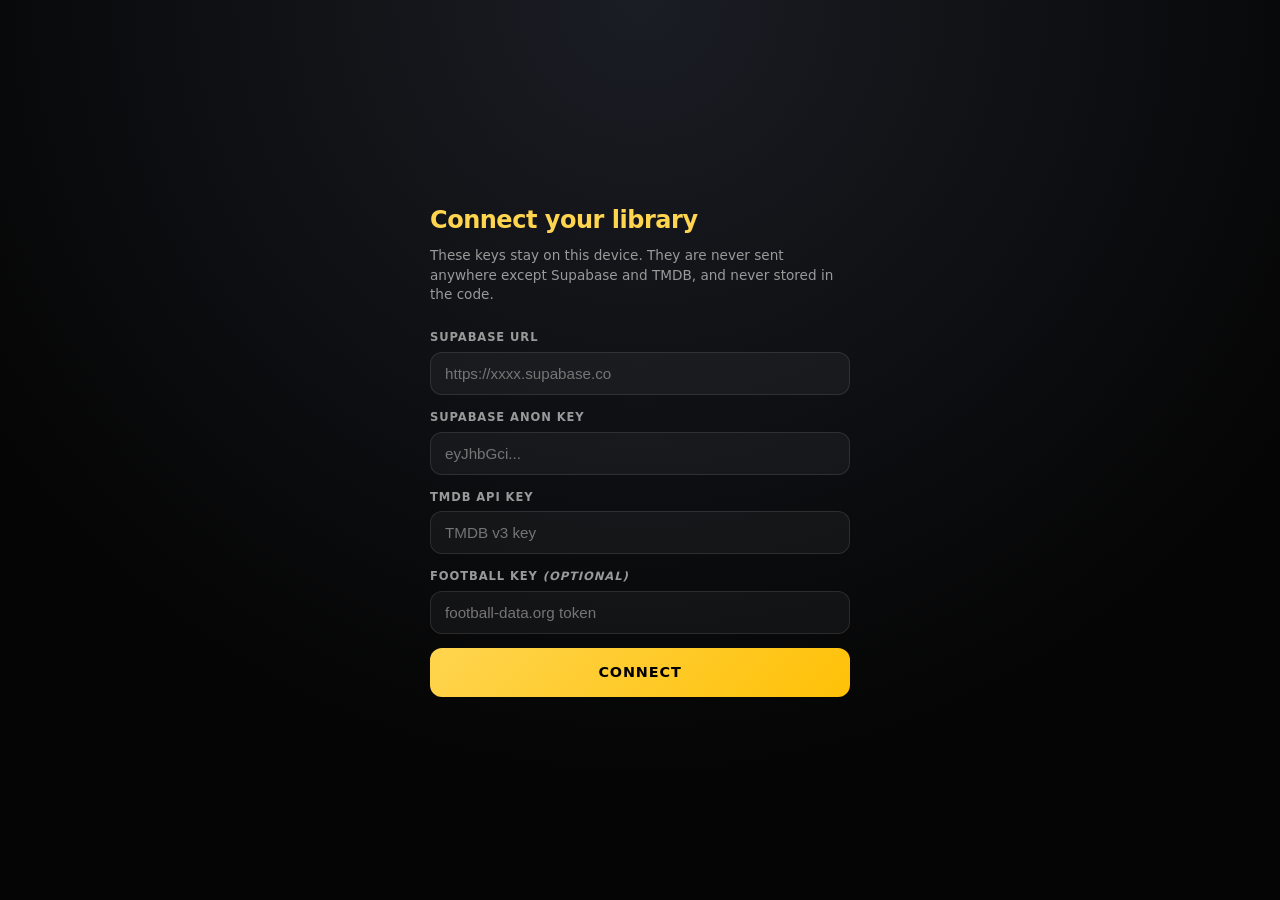
==== index.html @ 71f8c8d0 "Add files via upload" ====
<!DOCTYPE html>
<html lang="en">
<head>
<meta charset="utf-8">
<meta name="viewport" content="width=device-width, initial-scale=1, viewport-fit=cover">
<meta name="theme-color" content="#08090C">
<title>My TV Time</title>
<link rel="manifest" href="manifest.webmanifest">
<link rel="stylesheet" href="styles.css?v=27">
<link rel="apple-touch-icon" href="icon-192.png">
<meta name="apple-mobile-web-app-capable" content="yes">
<meta name="apple-mobile-web-app-status-bar-style" content="black-translucent">
</head>
<body>

<!-- First-run setup. Keys live in this browser only, never in the repo. -->
<section id="setup" hidden>
  <div class="setup-card">
    <h1 class="setup-title">Connect your library</h1>
    <p class="setup-sub">These keys stay on this device. They are never sent
       anywhere except Supabase and TMDB, and never stored in the code.</p>
    <label>Supabase URL
      <input id="cfg-url" type="url" placeholder="https://xxxx.supabase.co" autocomplete="off">
    </label>
    <label>Supabase anon key
      <input id="cfg-key" type="password" placeholder="eyJhbGci..." autocomplete="off">
    </label>
    <label>TMDB API key
      <input id="cfg-tmdb" type="password" placeholder="TMDB v3 key" autocomplete="off">
    </label>
    <label>Football key <em>(optional)</em>
      <input id="cfg-football" type="password" placeholder="football-data.org token" autocomplete="off">
    </label>
    <button id="cfg-save" class="btn-primary">Connect</button>
    <p id="cfg-error" class="setup-error" hidden></p>
  </div>
</section>

<!-- Main app -->
<main id="app" hidden>
  <div id="view" class="view"></div>

  <nav id="tabbar" role="tablist">
    <button role="tab" data-view="next"    aria-selected="true">Next</button>
    <button role="tab" data-view="soon"    aria-selected="false">Soon</button>
    <button role="tab" data-view="search"  aria-selected="false">Search</button>
    <button role="tab" data-view="library" aria-selected="false">Library</button>
    <button role="tab" data-view="me"      aria-selected="false">Me</button>
  </nav>
</main>

<!-- Detail sheet -->
<div id="sheet-backdrop" hidden></div>
<section id="sheet" hidden aria-modal="true" role="dialog">
  <button id="sheet-close" aria-label="Close">✕</button>
  <div id="sheet-body"></div>
</section>

<div id="toast" hidden></div>
<pre id="fatal" hidden></pre>

<script>
// A blank page means a script never ran. Show the reason instead of nothing.
window.addEventListener('error', function (e) {
  var box = document.getElementById('fatal');
  if (!box) return;
  box.hidden = false;
  box.textContent = 'Load error: ' + (e.message || e.type) +
    (e.filename ? '  [' + e.filename.split('/').pop() + ':' + e.lineno + ']' : '');
});
window.addEventListener('unhandledrejection', function (e) {
  var box = document.getElementById('fatal');
  if (!box) return;
  box.hidden = false;
  box.textContent = 'Error: ' + (e.reason && e.reason.message ? e.reason.message : e.reason);
});
</script>
<script src="app.js?v=27"></script>
<script>
// If app.js failed to load or parse, boot() never ran and both panels stay
// hidden — a white page. Detect that and say so.
setTimeout(function () {
  var setup = document.getElementById('setup'), app = document.getElementById('app');
  if (setup && app && setup.hidden && app.hidden) {
    var box = document.getElementById('fatal');
    if (box) {
      box.hidden = false;
      box.textContent = 'app.js did not run. It is probably cached or missing — ' +
        'pull down to refresh, or clear this site\'s data and reopen.';
    }
  }
}, 1500);
</script>
</body>
</html>
---- styles.css ----
/* ============================================================
   My TV Time — dark + gold, carried over from the Streamlit app.
   Everything here is plain CSS on plain elements. No framework to
   fight, so a poster is just a <button> and a tap is just a tap.
   ============================================================ */

:root {
  --bg:        #050505;
  --bg-raise:  #0F1116;
  --bg-chip:   rgba(255,255,255,0.045);
  --line:      rgba(255,255,255,0.10);
  --ink:       #EDEDED;
  --ink-dim:   #9A9A9A;
  --gold:      #FFC107;
  --gold-lite: #FFD54F;

  --r-sm: 8px;
  --r-md: 12px;
  --r-lg: 18px;

  --tabbar-h: 58px;
  --safe-b: env(safe-area-inset-bottom, 0px);
}

* { box-sizing: border-box; -webkit-tap-highlight-color: transparent; }

/* An author `display` rule outranks the UA [hidden] rule, and #setup sets
   display:grid — so hidden alone would not have hidden it. Force it. */
[hidden] { display: none !important; }

html, body {
  margin: 0; padding: 0;
  background: var(--bg);
  background-image: radial-gradient(circle at 50% 0%, #1A1D24 0%, #050505 70%);
  background-attachment: fixed;
  color: var(--ink);
  font: 400 16px/1.45 system-ui, -apple-system, "Segoe UI", Roboto, sans-serif;
  overscroll-behavior-y: contain;
}

button { font: inherit; color: inherit; cursor: pointer; }

/* ---------- setup ---------- */
#setup { display: grid; place-items: center; min-height: 100dvh; padding: 24px; }
.setup-card { width: 100%; max-width: 420px; }
.setup-title { font-size: 1.5rem; font-weight: 800; letter-spacing: -0.02em; margin: 0 0 8px; color: var(--gold-lite); }
.setup-sub { color: var(--ink-dim); font-size: 0.85rem; margin: 0 0 24px; }
#setup label { display: block; font-size: 0.72rem; font-weight: 700; text-transform: uppercase;
               letter-spacing: 0.08em; color: var(--ink-dim); margin-bottom: 14px; }
#setup input { display: block; width: 100%; margin-top: 6px; padding: 12px 14px;
               background: var(--bg-chip); border: 1px solid var(--line); border-radius: var(--r-md);
               color: var(--ink); font-size: 0.95rem; text-transform: none; letter-spacing: 0; }
#setup input:focus-visible { outline: 2px solid var(--gold); outline-offset: 2px; }
.setup-error { color: #ff8a80; font-size: 0.82rem; margin-top: 12px; }

.btn-primary {
  width: 100%; padding: 14px; border: none; border-radius: var(--r-md);
  background: linear-gradient(135deg, var(--gold-lite), var(--gold));
  color: #000; font-weight: 800; font-size: 0.9rem;
  text-transform: uppercase; letter-spacing: 0.06em;
}

/* ---------- chrome ---------- */

.icon-btn { background: var(--bg-chip); border: 1px solid var(--line); border-radius: 50%;
            width: 34px; height: 34px; font-size: 0.95rem; line-height: 1; }
.icon-btn:active { transform: scale(0.92); }

.view { padding: 4px 12px calc(var(--tabbar-h) + var(--safe-b) + 24px); }

#tabbar {
  position: fixed; left: 0; right: 0; bottom: 0; z-index: 40;
  display: grid; grid-auto-flow: column; grid-auto-columns: minmax(0, 1fr);
  height: calc(var(--tabbar-h) + var(--safe-b));
  padding-bottom: var(--safe-b);
  background: rgba(8,9,12,0.92); backdrop-filter: blur(16px);
  border-top: 1px solid var(--line);
}
#tabbar button {
  background: none; border: none; padding: 0;
  font-size: 0.62rem; font-weight: 700; text-transform: uppercase; letter-spacing: 0.06em;
  color: #7C7C7C; position: relative;
}
#tabbar button[aria-selected="true"] { color: var(--gold-lite); }
#tabbar button[aria-selected="true"]::after {
  content: ""; position: absolute; top: 0; left: 22%; right: 22%; height: 2px;
  background: var(--gold); border-radius: 0 0 2px 2px;
}

/* ---------- poster grid ---------- */
.grid { display: grid; grid-template-columns: repeat(3, 1fr); gap: 10px; }

.poster {
  display: block; position: relative; width: 100%; padding: 0;
  aspect-ratio: 2/3; overflow: hidden;
  background: #111; border: none; border-radius: var(--r-sm);
  box-shadow: 0 4px 12px rgba(0,0,0,0.55);
  text-align: left;
}
.poster img { width: 100%; height: 100%; object-fit: cover; display: block; }
.poster::after {
  content: ""; position: absolute; inset: auto 0 0 0; height: 58%;
  background: linear-gradient(to top, rgba(0,0,0,0.95), rgba(0,0,0,0.65) 45%, transparent);
}
.poster .p-title {
  position: absolute; left: 8px; right: 8px; bottom: 10px; z-index: 2;
  font-size: 0.7rem; font-weight: 800; line-height: 1.2; color: #fff;
  text-shadow: 0 2px 4px rgba(0,0,0,0.9);
  display: -webkit-box; -webkit-line-clamp: 2; -webkit-box-orient: vertical; overflow: hidden;
}
.poster .p-badge {
  position: absolute; top: 6px; left: 6px; z-index: 3; max-width: calc(100% - 12px);
  background: linear-gradient(135deg, var(--gold-lite), var(--gold)); color: #000;
  font-size: 0.55rem; font-weight: 800; padding: 3px 7px; border-radius: 6px;
  white-space: nowrap; overflow: hidden; text-overflow: ellipsis;
  box-shadow: 0 2px 6px rgba(0,0,0,0.45);
}
.poster .p-prog { position: absolute; left: 0; bottom: 0; height: 3px; z-index: 4;
                  background: var(--gold); box-shadow: 0 0 8px var(--gold); }
.poster:active { transform: scale(0.97); }
.poster:focus-visible { outline: 2px solid var(--gold); outline-offset: 2px; }
@media (hover: hover) and (pointer: fine) {
  .poster:hover { transform: scale(1.03); box-shadow: 0 10px 24px rgba(0,0,0,0.8); }
}
.poster { transition: transform .18s cubic-bezier(.25,.8,.25,1), box-shadow .18s ease; }

/* ---------- hero ---------- */
.hero {
  position: relative; border-radius: var(--r-md); overflow: hidden;
  min-height: 210px; margin-bottom: 10px; display: block; width: 100%;
  padding: 0; border: none; background: #111; text-align: left;
}
.hero img { position: absolute; inset: 0; width: 100%; height: 100%; object-fit: cover; filter: brightness(0.55); }
.hero-inner { position: relative; z-index: 2; padding: 90px 16px 16px;
  background: linear-gradient(to top, rgba(10,11,15,0.98), rgba(10,11,15,0.1) 70%, transparent); }
.hero-eyebrow { font-size: 0.62rem; font-weight: 800; text-transform: uppercase;
                letter-spacing: 0.14em; color: var(--gold); }
.hero-name { font-size: 1.5rem; font-weight: 900; line-height: 1.1; margin: 4px 0 4px; }
.hero-ep { font-size: 0.8rem; color: #C9C9C9; }

.row-actions { display: grid; grid-template-columns: 2fr 1fr; gap: 8px; margin-bottom: 18px; }

.btn {
  padding: 12px; border-radius: var(--r-md); border: 1px solid var(--line);
  background: var(--bg-chip); color: var(--ink);
  font-size: 0.72rem; font-weight: 700; text-transform: uppercase; letter-spacing: 0.06em;
}
.btn.gold { background: linear-gradient(135deg, var(--gold-lite), var(--gold)); color: #000; border-color: transparent; }
.btn:active { transform: scale(0.97); }
.btn:disabled { opacity: 0.45; }

/* ---------- segmented filters ---------- */
.seg { display: grid; grid-auto-flow: column; grid-auto-columns: minmax(0,1fr); gap: 6px; margin-bottom: 12px; }
.seg.wrap { grid-auto-flow: row; grid-template-columns: repeat(3, 1fr); }
.seg button {
  padding: 11px 4px; border-radius: 10px; border: 1px solid var(--line);
  background: var(--bg-chip); color: var(--ink-dim);
  font-size: 0.62rem; font-weight: 700; text-transform: uppercase; letter-spacing: 0.05em;
  overflow: hidden; text-overflow: ellipsis; white-space: nowrap;
}
.seg button[aria-pressed="true"] {
  background: linear-gradient(135deg, var(--gold-lite), var(--gold));
  color: #000; border-color: transparent; box-shadow: 0 4px 12px rgba(255,193,7,0.25);
}

/* ---------- search ---------- */
.search-wrap { position: relative; margin-bottom: 12px; }
.search-wrap input {
  width: 100%; padding: 12px 38px 12px 14px; font-size: 0.9rem;
  background: var(--bg-chip); border: 1px solid var(--line);
  border-radius: var(--r-md); color: var(--ink);
}
.search-wrap input:focus-visible { outline: 2px solid var(--gold); outline-offset: 1px; }
.search-clear { position: absolute; right: 8px; top: 50%; transform: translateY(-50%);
  background: rgba(255,255,255,0.08); border: none; border-radius: 50%; width: 24px; height: 24px;
  font-size: 0.7rem; color: var(--ink-dim); }

/* ---------- lists / empty ---------- */
.section-head { font-size: 0.68rem; font-weight: 800; text-transform: uppercase;
  letter-spacing: 0.1em; color: var(--ink-dim); margin: 18px 0 8px; }
.empty { text-align: center; padding: 48px 20px; color: var(--ink-dim); }
.empty strong { display: block; color: var(--ink); font-size: 1rem; margin-bottom: 6px; }
.empty .btn { display: inline-block; margin-top: 16px; width: auto; padding: 10px 18px; }

.stat-row { display: grid; grid-template-columns: repeat(3, 1fr); gap: 8px; margin-bottom: 10px; }
.stat { background: var(--bg-chip); border: 1px solid var(--line); border-radius: var(--r-md);
        padding: 14px 8px; text-align: center; }
.stat b { display: block; font-size: 1.5rem; font-weight: 800; color: var(--gold); line-height: 1; }
.stat span { font-size: 0.58rem; text-transform: uppercase; letter-spacing: 0.07em; color: var(--ink-dim); }

.log { display: flex; gap: 12px; align-items: center; width: 100%; text-align: left;
       background: var(--bg-raise); border: 1px solid var(--line); border-radius: var(--r-md);
       padding: 10px; margin-bottom: 8px; }
.log img { width: 46px; height: 69px; border-radius: 6px; object-fit: cover; flex: none; }
.log-main { min-width: 0; flex: 1; }
.log-name { font-size: 0.88rem; font-weight: 700; white-space: nowrap; overflow: hidden; text-overflow: ellipsis; }
.log-meta { font-size: 0.65rem; color: var(--ink-dim); margin-top: 2px; }
.chip { display: inline-block; background: rgba(255,193,7,0.16); color: var(--gold-lite);
        border: 1px solid rgba(255,193,7,0.28); border-radius: 6px;
        padding: 2px 6px; font-size: 0.58rem; font-weight: 700; margin: 4px 4px 0 0; }
.chip.plain { background: rgba(255,255,255,0.08); color: #DDD; border-color: var(--line); }

/* ---------- sheet ---------- */
#sheet-backdrop { position: fixed; inset: 0; background: rgba(0,0,0,0.65);
                  backdrop-filter: blur(3px); z-index: 50; }
#sheet {
  position: fixed; left: 0; right: 0; bottom: 0; z-index: 60;
  max-height: 92dvh; overflow-y: auto; -webkit-overflow-scrolling: touch;
  background: var(--bg-raise); border-top: 1px solid var(--line);
  border-radius: var(--r-lg) var(--r-lg) 0 0;
  padding-bottom: calc(24px + var(--safe-b));
  animation: rise .22s cubic-bezier(.2,.8,.2,1);
}
@keyframes rise { from { transform: translateY(14px); opacity: 0; } to { transform: none; opacity: 1; } }
@media (prefers-reduced-motion: reduce) {
  #sheet { animation: none; }
  .poster, .btn { transition: none; }
}
#sheet-close {
  position: absolute; top: 10px; right: 10px; z-index: 5;
  width: 32px; height: 32px; border-radius: 50%;
  background: rgba(0,0,0,0.6); border: 1px solid rgba(255,255,255,0.16); color: #fff;
}
.sheet-hero { position: relative; height: 190px; overflow: hidden;
              border-radius: var(--r-lg) var(--r-lg) 0 0; }
.sheet-hero img { width: 100%; height: 100%; object-fit: cover; filter: brightness(0.6); }
.sheet-hero::after { content: ""; position: absolute; inset: auto 0 0 0; height: 110px;
              background: linear-gradient(to top, var(--bg-raise), transparent); }
.sheet-head { display: flex; gap: 14px; align-items: flex-end; margin: -58px 16px 0; position: relative; z-index: 2; }
.sheet-head img { width: 92px; height: 138px; border-radius: var(--r-sm); object-fit: cover;
                  box-shadow: 0 8px 20px rgba(0,0,0,0.8); border: 1px solid var(--line); flex: none; }
.sheet-title { font-size: 1.2rem; font-weight: 800; line-height: 1.15; padding-bottom: 6px; }
.sheet-body { padding: 16px; }
.sheet-body p.overview { font-size: 0.85rem; color: #C7C7C7; }
.sheet-actions { display: grid; grid-template-columns: 1fr 1fr; gap: 8px; margin: 14px 0; }

.ep {
  display: flex; align-items: center; gap: 10px; width: 100%; text-align: left;
  background: none; border: none; border-bottom: 1px solid var(--line); padding: 11px 2px;
}
.ep-check { width: 22px; height: 22px; border-radius: 6px; flex: none;
            border: 1.5px solid var(--line); display: grid; place-items: center;
            font-size: 0.7rem; color: #000; }
.ep-check.on { background: var(--gold); border-color: var(--gold); }
.ep-name { font-size: 0.82rem; min-width: 0; flex: 1;
           white-space: nowrap; overflow: hidden; text-overflow: ellipsis; }
.ep-date { font-size: 0.62rem; color: var(--ink-dim); flex: none; }

.field { margin-bottom: 12px; }
.field label { display: block; font-size: 0.62rem; font-weight: 700; text-transform: uppercase;
               letter-spacing: 0.07em; color: var(--ink-dim); margin-bottom: 5px; }
.field select { width: 100%; padding: 10px 12px; background: var(--bg-chip);
                border: 1px solid var(--line); border-radius: 10px; color: var(--ink); font-size: 0.85rem; }
.stars { display: flex; gap: 6px; }
.stars button { flex: 1; padding: 9px 0; border-radius: 9px; border: 1px solid var(--line);
                background: var(--bg-chip); font-size: 0.8rem; }
.stars button[aria-pressed="true"] { background: var(--gold); border-color: var(--gold); color: #000; }

#toast { position: fixed; left: 50%; transform: translateX(-50%);
         bottom: calc(var(--tabbar-h) + var(--safe-b) + 16px); z-index: 80;
         background: #1A1D24; border: 1px solid var(--line); border-radius: 999px;
         padding: 10px 18px; font-size: 0.78rem; box-shadow: 0 8px 24px rgba(0,0,0,0.6); }

.spinner { text-align: center; padding: 40px; color: var(--ink-dim); font-size: 0.8rem; }

/* Shown when watch_history hasn't been created yet. */
.banner {
  background: rgba(255,193,7,0.10);
  border: 1px solid rgba(255,193,7,0.35);
  border-radius: var(--r-md);
  padding: 12px 14px; margin-bottom: 14px;
  font-size: 0.78rem; color: #E8E2D0; line-height: 1.45;
}
.banner strong { display: block; color: var(--gold-lite); font-size: 0.85rem; margin-bottom: 4px; }
.banner code { background: rgba(0,0,0,0.35); border-radius: 4px; padding: 1px 5px; font-size: 0.74rem; }

/* ============================================================
   Components added with the football / stats / recaps port
   ============================================================ */

.seg { display: grid; gap: 6px; margin-bottom: 8px; }

.stat b i { font-size: .6rem; font-style: normal; color: var(--ink-dim); font-weight: 600; margin-left: 2px; }

.progress { height: 6px; border-radius: 99px; background: rgba(255,255,255,.08); overflow: hidden; margin: 10px 0 6px; }
.progress span { display: block; height: 100%; background: linear-gradient(90deg, var(--gold-lite), var(--gold)); }

.muted { font-size: .72rem; color: var(--ink-dim); margin-bottom: 6px; }
.line { font-size: .8rem; padding: 7px 0; border-bottom: 1px solid var(--line); }
.flairs { display: flex; flex-wrap: wrap; gap: 6px; margin-bottom: 12px; }

.callout { background: rgba(255,193,7,.08); border: 1px dashed rgba(255,193,7,.5);
           border-radius: var(--r-md); padding: 11px 13px; margin: 8px 0; font-size: .8rem; }
.callout b { display: block; font-size: .58rem; color: var(--gold); text-transform: uppercase;
             letter-spacing: .1em; margin-bottom: 3px; }
.callout i { font-style: normal; font-size: .68rem; color: var(--ink-dim); }

/* where to watch */
.prov { display: flex; align-items: center; gap: 10px; margin-bottom: 8px; }
.prov > span:first-child { font-size: .6rem; font-weight: 700; color: var(--gold);
                           text-transform: uppercase; min-width: 44px; }
.prov img { width: 34px; height: 34px; border-radius: 8px; object-fit: cover;
            margin-right: 6px; border: 1px solid var(--line); vertical-align: middle; }

/* activity chart */
.chart { display: flex; align-items: flex-end; gap: 4px; height: 130px; margin-bottom: 8px; }
.bar-col { flex: 1; display: flex; flex-direction: column; align-items: center; justify-content: flex-end; height: 100%; }
.bar { width: 100%; border-radius: 4px 4px 0 0; background: linear-gradient(180deg, var(--gold-lite), var(--gold)); }
.bar-val { font-size: .52rem; color: var(--ink-dim); margin-bottom: 2px; }
.bar-lbl { font-size: .5rem; color: var(--ink-dim); margin-top: 4px; }

/* heatmap */
.heat { display: grid; grid-template-columns: 26px repeat(8, 1fr); gap: 3px; align-items: center; }
.heat-lbl { font-size: .52rem; color: var(--ink-dim); }
.heat-cell { aspect-ratio: 1; border-radius: 3px; border: 1px solid rgba(255,255,255,.05); }
.heat-axis { display: flex; justify-content: space-between; font-size: .5rem;
             color: var(--ink-dim); margin: 4px 0 0 26px; }

/* fact table + podium */
.facts { background: var(--bg-chip); border: 1px solid var(--line);
         border-radius: 14px; padding: 2px 14px; margin-bottom: 14px; }
.fact { display: flex; align-items: center; gap: 10px; padding: 9px 0;
        border-bottom: 1px solid rgba(255,255,255,.06); }
.fact:last-child { border-bottom: none; }
.fact > span:first-child { width: 22px; text-align: center; }
.fact > span:nth-child(2) { flex: 1; font-size: .68rem; color: var(--ink-dim);
                            text-transform: uppercase; letter-spacing: .06em; font-weight: 700; }
.fact b { font-size: .8rem; color: var(--gold-lite); max-width: 52%;
          overflow: hidden; text-overflow: ellipsis; white-space: nowrap; }

.podium { display: flex; align-items: center; gap: 12px; padding: 8px 0; }
.podium .rank { font-size: 1rem; font-weight: 900; color: var(--gold); width: 20px; }
.podium img { width: 38px; height: 57px; border-radius: 6px; border: 1px solid var(--line); }
.podium b { display: block; font-size: .8rem; }
.podium i { display: block; font-size: .65rem; color: var(--ink-dim); font-style: normal; }

/* recaps */
.recap-eyebrow { text-align: center; font-size: .6rem; font-weight: 800; letter-spacing: .16em;
                 text-transform: uppercase; color: var(--gold); }
.recap-title { text-align: center; font-size: 1.3rem; font-weight: 900; margin: 2px 0 10px; }
.recap-title.big { font-size: 1.9rem; }
.recap-hero { background: linear-gradient(135deg, var(--gold-lite), var(--gold));
              border-radius: 16px; padding: 22px 18px; color: #000; text-align: center;
              margin-bottom: 14px; box-shadow: 0 8px 24px rgba(255,193,7,.28); }
.rh-big { font-size: 2.6rem; font-weight: 900; line-height: 1; }
.rh-cap { font-size: .7rem; font-weight: 800; text-transform: uppercase; letter-spacing: .12em; margin-top: 6px; }
.rh-sub { font-size: .72rem; font-weight: 600; opacity: .75; margin-top: 5px; }
.tier { background: rgba(255,193,7,.08); border: 1px dashed rgba(255,193,7,.55);
        border-radius: 14px; padding: 16px; text-align: center; margin-bottom: 12px; }
.tier b { display: block; font-size: 1.05rem; color: var(--gold-lite); }
.tier span { display: block; font-size: .72rem; color: #ddd; margin-top: 5px; }

/* episode rows */
.ep { display: flex; gap: 10px; align-items: flex-start;
      padding: 10px 0; border-bottom: 1px solid var(--line); }
.ep-thumb { flex: 0 0 104px; width: 104px; }
.ep-thumb img { width: 100%; aspect-ratio: 16/9; object-fit: cover; border-radius: 8px; display: block; }
.ep-noimg { width: 100%; aspect-ratio: 16/9; border-radius: 8px; background: rgba(255,255,255,.05);
            display: grid; place-items: center; color: #4a4a4a; font-size: .6rem; }
.ep-notes { width: 100%; margin-top: 5px; padding: 3px 6px; border-radius: 8px;
            background: rgba(255,255,255,.05); border: 1px solid var(--line);
            font-size: .58rem; font-weight: 700; }
.ep-body { flex: 1; min-width: 0; }
.ep-check { display: flex; align-items: center; gap: 8px; width: 100%;
            background: none; border: none; padding: 0; text-align: left; }
.ep-check span { width: 20px; height: 20px; border-radius: 6px; flex: none;
                 border: 1.5px solid var(--line); display: grid; place-items: center;
                 font-size: .68rem; color: #000; }
.ep-check.on span { background: var(--gold); border-color: var(--gold); }
.ep-check b { font-size: .8rem; font-weight: 700; min-width: 0;
              overflow: hidden; text-overflow: ellipsis; white-space: nowrap; }
.ep-check:disabled { opacity: .5; }
.ep-meta { font-size: .62rem; color: var(--gold); font-weight: 600; margin: 4px 0 3px 28px; }
.ep-ov { font-size: .68rem; color: #a8a8a8; line-height: 1.45; margin-left: 28px;
         display: -webkit-box; -webkit-line-clamp: 3; -webkit-box-orient: vertical; overflow: hidden; }

/* fixtures */
.fixture { padding: 10px 0; border-bottom: 1px solid rgba(255,255,255,.06); }
.fixture.upcoming { opacity: .58; }
.fx-main { display: flex; align-items: center; gap: 4px; font-size: .78rem; font-weight: 700; }
.fx-main img { width: 22px; height: 22px; object-fit: contain; margin: 0 4px; }
.fx-main b { color: var(--gold); font-weight: 800; margin: 0 6px; }
.fx-meta { font-size: .62rem; color: var(--ink-dim); margin-top: 2px; }
.fx-btn { margin-top: 7px; padding: 5px 12px; width: auto; font-size: .6rem; }

/* sheet poster box (handles crests via object-fit) */
.sheet-poster { width: 92px; height: 138px; border-radius: var(--r-sm); overflow: hidden;
                flex: none; background: #111; border: 1px solid var(--line);
                box-shadow: 0 8px 20px rgba(0,0,0,.8); }
.sheet-poster img { width: 100%; height: 100%; display: block; }
.sheet-hero.plain { background: linear-gradient(160deg, #232A3A, #0B0E14); }

/* Load-failure reporter: replaces a silent white page with the reason. */
#fatal {
  position: fixed; left: 12px; right: 12px; top: 12px; z-index: 9999;
  margin: 0; padding: 14px; border-radius: 12px;
  background: #2A1214; border: 1px solid #7C2B31; color: #FFD7D7;
  font: 500 12px/1.5 ui-monospace, SFMono-Regular, Menlo, monospace;
  white-space: pre-wrap; word-break: break-word;
}

/* donut charts */
.donut-wrap { display: flex; align-items: center; gap: 14px; margin-bottom: 10px; flex-wrap: wrap; }
.donut-wrap svg { flex: none; }
.legend { flex: 1; min-width: 130px; }
.lg { display: flex; align-items: center; gap: 8px; font-size: .68rem; padding: 3px 0; }
.lg > span:first-child { width: 9px; height: 9px; border-radius: 2px; flex: none; }
.lg > span:nth-child(2) { flex: 1; color: var(--ink-dim);
  overflow: hidden; text-overflow: ellipsis; white-space: nowrap; }
.lg b { color: var(--ink); font-size: .66rem; }

/* rating bars */
.rbars { margin-bottom: 10px; }
.rbar { display: flex; align-items: center; gap: 8px; padding: 4px 0; font-size: .68rem; }
.rbar > span:first-child { width: 62px; color: var(--gold); letter-spacing: -1px; }
.rbar .track { flex: 1; height: 8px; border-radius: 99px; background: rgba(255,255,255,.07); overflow: hidden; }
.rbar .track span { display: block; height: 100%;
  background: linear-gradient(90deg, var(--gold-lite), var(--gold)); }
.rbar b { width: 26px; text-align: right; color: var(--ink-dim); font-size: .64rem; }

button.line { display: block; width: 100%; text-align: left; background: none;
  border: none; border-bottom: 1px solid var(--line); color: var(--ink);
  font-size: .8rem; padding: 9px 0; }
button.line:active { opacity: .6; }

/* cast strip */
.cast { display: flex; gap: 10px; overflow-x: auto; padding-bottom: 8px;
        scrollbar-width: none; -webkit-overflow-scrolling: touch; }
.cast::-webkit-scrollbar { display: none; }
.cast-card { flex: 0 0 84px; width: 84px; background: none; border: none;
             padding: 0; text-align: center; }
.cast-card img { width: 84px; height: 126px; border-radius: 8px; object-fit: cover;
                 display: block; box-shadow: 0 4px 8px rgba(0,0,0,.4); }
.cast-char { display: block; font-size: .52rem; font-weight: 700; color: var(--gold);
             margin-top: 5px; height: 1.15rem; line-height: 1.15rem;
             overflow: hidden; text-overflow: ellipsis; white-space: nowrap; }
.cast-name { display: block; font-size: .58rem; color: var(--ink-dim); line-height: 1.2;
             height: 1.4rem; overflow: hidden; }
.cast-card:active { opacity: .65; }


/* ============================================================
   UI polish
   ============================================================ */

/* Sticky headers ONLY in the main scroll view, and with a solid background.
   A sticky element with backdrop-filter inside an overflow container smears
   on mobile as you scroll — that was the ghosting inside detail sheets. */
#view > .section-head, #view .grid + .section-head {
  position: sticky; top: 0; z-index: 5;
  background: var(--bg);
  padding-top: 12px; padding-bottom: 6px; margin: 6px 0 8px;
}
#sheet .section-head { position: static; background: none; backdrop-filter: none; }

/* Poster grid: gentler shadow, crisper corners, press feedback. */
.poster { border-radius: 10px; box-shadow: 0 2px 10px rgba(0,0,0,.5); }
.poster .p-title { font-size: .72rem; letter-spacing: -.01em; }
.poster .p-badge { backdrop-filter: blur(4px); }
.grid { gap: 11px; }

/* Hero gets a warmer wash and a clearer call to action. */
.hero { min-height: 232px; border-radius: 16px; }
.hero-inner { padding: 108px 18px 18px;
  background: linear-gradient(to top, rgba(8,9,12,.99) 8%, rgba(8,9,12,.55) 55%, transparent); }
.hero-name { font-size: 1.6rem; letter-spacing: -.02em; }
.hero-eyebrow { color: var(--gold-lite); }

/* Segmented controls: tighter, with a clearer selected state. */
.seg button { padding: 10px 4px; border-radius: 11px; font-size: .63rem; }
.seg button[aria-pressed="true"] { box-shadow: 0 3px 12px rgba(255,193,7,.3); }
.seg + .seg { margin-top: -2px; }

/* Buttons feel physical. */
.btn, .btn.gold { transition: transform .12s ease, opacity .12s ease; }
.btn:active, .btn.gold:active { transform: scale(.975); }

/* Sheet: rounder, with a grab handle. */
#sheet { border-radius: 22px 22px 0 0; }
#sheet::before {
  content: ""; position: absolute; top: 8px; left: 50%; z-index: 6;
  transform: translateX(-50%);
  display: block; width: 38px; height: 4px;
  border-radius: 99px; background: rgba(255,255,255,.32);
  pointer-events: none;
}
/* Own compositing layer so sheet scrolling stays smooth. */
#sheet { will-change: transform; transform: translateZ(0); }
#sheet .sheet-hero img { transform: translateZ(0); }
.sheet-title { letter-spacing: -.02em; }

/* Log rows read as cards. */
.log { border-radius: 14px; transition: transform .12s ease; }
.log:active { transform: scale(.99); }

/* Stat tiles: subtle gradient so they read as surfaces, not boxes. */
.stat { background: linear-gradient(180deg, rgba(255,255,255,.055), rgba(255,255,255,.02)); }

/* Empty states get room to breathe. */
.empty { padding: 56px 24px; }
.empty strong { font-size: 1.05rem; }

/* Tab bar: active pill glow. */
#tabbar button[aria-selected="true"]::after { box-shadow: 0 0 10px var(--gold); }

/* Respect reduced motion everywhere. */
@media (prefers-reduced-motion: reduce) {
  .btn, .btn.gold, .log, .poster { transition: none !important; }
}

.spinner b { display: block; margin-top: 6px; color: var(--gold); font-size: .9rem; font-weight: 800; }


/* ============================================================
   Profile / recaps / data — visual pass
   ============================================================ */

.refreshing {
  font-size: .68rem; color: var(--ink-dim); text-align: center;
  padding: 6px 0 10px; letter-spacing: .04em;
}
.refreshing::before {
  content: ""; display: inline-block; width: 6px; height: 6px; margin-right: 7px;
  border-radius: 50%; background: var(--gold); vertical-align: middle;
  animation: pulse 1.1s ease-in-out infinite;
}
@keyframes pulse { 0%,100% { opacity: .25; } 50% { opacity: 1; } }

/* Filter rows sit inline. An earlier sticky rule here painted a black strip
   behind the Series/Films and sort buttons in every view. */
.seg { background: none; }

/* Stats: hero number up top, then supporting tiles. */
.big-stat {
  background: linear-gradient(150deg, rgba(255,193,7,.16), rgba(255,193,7,.04) 60%, transparent);
  border: 1px solid rgba(255,193,7,.22); border-radius: 18px;
  padding: 20px 18px; margin-bottom: 12px; text-align: center;
}
.big-stat b { display: block; font-size: 2.5rem; font-weight: 900; line-height: 1;
              color: var(--gold-lite); letter-spacing: -.03em; }
.big-stat span { display: block; font-size: .64rem; font-weight: 800; color: var(--ink-dim);
                 text-transform: uppercase; letter-spacing: .14em; margin-top: 7px; }
.big-stat i { display: block; font-style: normal; font-size: .74rem;
              color: var(--ink); margin-top: 9px; opacity: .8; }

.stat-row { gap: 9px; margin-bottom: 9px; }
.stat { border-radius: 14px; padding: 15px 8px; }
.stat b { font-size: 1.35rem; letter-spacing: -.02em; }
.stat span { margin-top: 5px; display: block; }

/* Cards used across Health and Data. */
.panel {
  background: var(--bg-chip); border: 1px solid var(--line);
  border-radius: 16px; padding: 14px; margin-bottom: 12px;
}
.panel > .section-head:first-child { margin-top: 0; padding-top: 0; }

/* Recaps list: each entry is a card with a chevron. */
.recap-row {
  display: flex; align-items: center; gap: 12px; width: 100%; text-align: left;
  background: var(--bg-raise); border: 1px solid var(--line);
  border-radius: 14px; padding: 14px; margin-bottom: 9px;
}
.recap-row.new { border-color: rgba(255,193,7,.45);
  background: linear-gradient(120deg, rgba(255,193,7,.12), var(--bg-raise) 60%); }
.recap-row .ic { width: 38px; height: 38px; border-radius: 11px; flex: none;
  display: grid; place-items: center; font-size: 1.05rem;
  background: rgba(255,193,7,.14); border: 1px solid rgba(255,193,7,.25); }
.recap-row .tx { flex: 1; min-width: 0; }
.recap-row .tx b { display: block; font-size: .88rem; }
.recap-row .tx i { display: block; font-style: normal; font-size: .66rem;
  color: var(--ink-dim); margin-top: 2px; }
.recap-row .ch { color: var(--ink-dim); font-size: 1rem; }
.recap-row:active { transform: scale(.99); }

/* Data tab rows. */
.data-row { display: flex; align-items: center; gap: 12px; padding: 12px 0;
  border-bottom: 1px solid var(--line); }
.data-row:last-child { border-bottom: none; }
.data-row .tx { flex: 1; min-width: 0; }
.data-row .tx b { display: block; font-size: .82rem; }
.data-row .tx i { display: block; font-style: normal; font-size: .66rem;
  color: var(--ink-dim); margin-top: 2px; line-height: 1.4; }
.data-row .btn { width: auto; padding: 8px 14px; flex: none; font-size: .62rem; }

.kv { display: flex; justify-content: space-between; align-items: center;
  padding: 9px 0; border-bottom: 1px solid rgba(255,255,255,.06); font-size: .74rem; }
.kv:last-child { border-bottom: none; }
.kv span { color: var(--ink-dim); }
.kv b { color: var(--gold-lite); font-variant-numeric: tabular-nums; }


/* Floating refresh replaces the old title bar, which repeated on every tab. */
.fab {
  position: fixed; right: 14px; z-index: 35;
  bottom: calc(var(--tabbar-h) + var(--safe-b) + 14px);
  width: 42px; height: 42px; border-radius: 50%;
  background: rgba(20,22,28,.92); border: 1px solid var(--line);
  color: var(--gold-lite); font-size: 1rem;
  box-shadow: 0 6px 18px rgba(0,0,0,.55); backdrop-filter: blur(8px);
}
.fab:active { transform: scale(.9) rotate(180deg); }
.fab { transition: transform .25s ease; }
.view { padding-top: 12px; }

/* Hero: caption anchored to the bottom, not floating over the middle. */
.hero { position: relative; display: block; }
.hero .hero-shade {
  position: absolute; inset: 0; z-index: 1;
  background: linear-gradient(to top, rgba(6,7,10,.97) 4%, rgba(6,7,10,.55) 42%, rgba(6,7,10,.05) 78%);
}
.hero .hero-inner {
  position: absolute; left: 0; right: 0; bottom: 0; z-index: 2;
  padding: 16px 18px 18px; background: none;
}

/* Journal rows: blurred poster wash behind the content. */
/* Matches the Streamlit journal card: gold rule on the left, the poster blurred
   edge-to-edge behind, and a translucent panel over it — not a faded image. */
.log {
  position: relative; overflow: hidden;
  border-left: 2px solid rgba(255,193,7,.34);
  background: rgba(15,17,22,.6);
  padding: 12px;
}
.log .log-wash {
  /* The PWA scales a small w185 poster up, so it needs more blur than the
     Streamlit card to read the same. Scaling first avoids soft edges. */
  /* A cover photo, not a frosted panel: only a touch of blur, dimmed enough
     for white text. Heavy blur turned it into a colour smear. */
  position: absolute; inset: 0; z-index: 0;
  background-size: cover; background-position: center 28%;
  filter: blur(4px) brightness(.42) saturate(1.15);
  transform: scale(1.10);        /* hides the soft edge blur leaves behind */
}
.log::after {
  content: ""; position: absolute; inset: 0; z-index: 0;
  background: linear-gradient(100deg, rgba(10,11,15,.82) 0%, rgba(10,11,15,.45) 55%, rgba(10,11,15,.30) 100%);
}
.log > img, .log > .log-main { position: relative; z-index: 1; }
.log > img { width: 55px; height: 82px; border-radius: 6px;
  box-shadow: 0 4px 10px rgba(0,0,0,.6); border: 1px solid rgba(255,255,255,.1); }
.log-name { font-size: 1rem; font-weight: 800; text-shadow: 0 2px 4px rgba(0,0,0,.8); }
.log-meta { font-size: .65rem; color: #ccc; }

/* Health: completion ring + mini rows */
.ring-wrap { display: flex; align-items: center; gap: 16px; margin-bottom: 12px;
  background: var(--bg-chip); border: 1px solid var(--line); border-radius: 18px; padding: 14px; }
.ring-wrap svg { flex: none; }
.ring-side { flex: 1; min-width: 0; }

.mini { display: flex; align-items: center; gap: 11px; width: 100%; text-align: left;
  background: none; border: none; padding: 9px 0; border-bottom: 1px solid rgba(255,255,255,.06); }
.mini:last-child { border-bottom: none; }
.mini img { width: 34px; height: 51px; border-radius: 6px; object-fit: cover; flex: none;
  border: 1px solid var(--line); }
.mini > span:nth-child(2) { flex: 1; min-width: 0; }
.mini b { display: block; font-size: .8rem; overflow: hidden; text-overflow: ellipsis; white-space: nowrap; }
.mini i { display: block; font-style: normal; font-size: .64rem; color: var(--ink-dim); margin-top: 2px; }
.mini .ch { color: var(--ink-dim); }
.mini:active { opacity: .6; }

/* Recap: per-day strip */
.daystrip { display: grid; grid-template-columns: repeat(31, 1fr); gap: 2px; margin-bottom: 6px; }
.daystrip span { aspect-ratio: 1; border-radius: 2px; border: 1px solid rgba(255,255,255,.05); }

/* Stats tiles + badges, warmer and less boxy */
.stat {
  background: linear-gradient(165deg, rgba(255,255,255,.075), rgba(255,255,255,.02));
  border: 1px solid rgba(255,255,255,.10);
  border-radius: 16px; padding: 16px 8px;
  box-shadow: inset 0 1px 0 rgba(255,255,255,.05);
}
.stat b { color: var(--gold-lite); text-shadow: 0 0 18px rgba(255,193,7,.22); }
.stat span { font-size: .55rem; letter-spacing: .09em; }

.flairs { gap: 7px; margin: 4px 0 14px; }
.flairs .chip {
  background: linear-gradient(135deg, rgba(255,213,79,.20), rgba(255,193,7,.08));
  border: 1px solid rgba(255,193,7,.34); color: var(--gold-lite);
  padding: 7px 13px; border-radius: 999px; font-size: .68rem; font-weight: 700;
  box-shadow: 0 2px 10px rgba(255,193,7,.14);
}


/* Tab bar stays visible above the sheet backdrop, so you never feel trapped
   inside a detail view — tapping a tab closes it and navigates. */
#tabbar { z-index: 65; }
#sheet { padding-bottom: calc(var(--tabbar-h) + var(--safe-b) + 24px); max-height: 88dvh; }

/* Match sheet */
.match-hero { background: radial-gradient(circle at 50% 30%, #232A3A, #0B0E14 78%);
  padding: 26px 16px 20px; text-align: center; height: auto; }
.mh-md { font-size: .56rem; font-weight: 900; letter-spacing: .18em; text-transform: uppercase;
  color: var(--gold); margin-bottom: 14px; }
.mh-teams { display: flex; align-items: center; justify-content: center; gap: 10px; }
.mh-team { flex: 1; min-width: 0; }
.mh-team img { width: 54px; height: 54px; object-fit: contain; display: block; margin: 0 auto 7px;
  filter: drop-shadow(0 4px 10px rgba(0,0,0,.6)); }
.mh-team span { display: block; font-size: .72rem; font-weight: 700; line-height: 1.2; }
.mh-score { flex: 0 0 auto; font-size: 1.7rem; font-weight: 900; color: var(--gold-lite);
  letter-spacing: -.02em; padding: 0 4px; }
.mh-when { font-size: .64rem; color: var(--ink-dim); margin-top: 14px; }

.fixture { cursor: pointer; border-radius: 10px; padding: 10px 8px; }
.fixture:active { background: rgba(255,255,255,.04); }

/* ============================================================
   Recap: full-bleed story, poster wall, slide sections
   ============================================================ */
.recap-top { position: relative; height: 250px; overflow: hidden;
  border-radius: var(--r-lg) var(--r-lg) 0 0; }
.recap-top.tall { height: 290px; }
.collage { position: absolute; inset: 0; display: grid;
  grid-template-columns: repeat(4, 1fr); grid-auto-rows: 1fr; opacity: .55; }
.collage img { width: 100%; height: 100%; object-fit: cover; display: block; }
.recap-veil { position: absolute; inset: 0;
  background: radial-gradient(circle at 50% 18%, rgba(255,193,7,.20), transparent 62%),
              linear-gradient(to top, var(--bg-raise) 12%, rgba(15,17,22,.86) 55%, rgba(15,17,22,.6)); }
.recap-head { position: absolute; inset: auto 0 0 0; padding: 0 20px 20px; text-align: center; }
.recap-eyebrow { font-size: .58rem; font-weight: 900; letter-spacing: .22em;
  text-transform: uppercase; color: var(--gold); }
.recap-title { font-size: 1.15rem; font-weight: 800; margin: 3px 0 6px; }
.recap-title.big { font-size: 1.6rem; }
.recap-big { font-size: 3.4rem; font-weight: 900; line-height: 1; letter-spacing: -.04em;
  color: var(--gold-lite); text-shadow: 0 6px 26px rgba(255,193,7,.35); }
.recap-sub { font-size: .72rem; color: #cfcfcf; margin-top: 6px; }

.slide { margin-bottom: 16px; }
.slide-t { font-size: .62rem; font-weight: 800; letter-spacing: .13em; text-transform: uppercase;
  color: var(--ink-dim); margin-bottom: 9px; }
.split { display: grid; grid-template-columns: repeat(3, 1fr); gap: 9px; }
.split > div { background: var(--bg-chip); border: 1px solid var(--line);
  border-radius: 14px; padding: 14px 6px; text-align: center; }
.split b { display: block; font-size: 1.45rem; font-weight: 900; color: var(--gold-lite); line-height: 1; }
.split b i { font-style: normal; font-size: .7rem; color: var(--ink-dim); font-weight: 700; }
.split span { display: block; font-size: .55rem; text-transform: uppercase; letter-spacing: .08em;
  color: var(--ink-dim); margin-top: 6px; }

.tier.big { display: block; padding: 20px; }
.tier .tier-ic { display: block; font-size: 2rem; margin-bottom: 6px; }

/* rating words */
.rating-word { font-size: .68rem; color: var(--gold-lite); font-weight: 700;
  text-align: center; margin-top: 7px; min-height: 1rem; }
.rbar > span:first-child { width: 96px; display: flex; flex-direction: column; line-height: 1.1; }
.rbar > span:first-child i { font-style: normal; font-size: .54rem; color: var(--ink-dim); }


/* Recap note when a period predates the journal. */
.note { background: rgba(255,255,255,.04); border: 1px dashed var(--line);
  border-radius: 12px; padding: 12px 14px; font-size: .7rem; color: var(--ink-dim);
  line-height: 1.5; margin-bottom: 14px; }

/* ============================================================
   Additions: skeletons, quick menu, year grid, on-this-day, PTR
   ============================================================ */

.skel { aspect-ratio: 2/3; border-radius: 10px;
  background: linear-gradient(100deg, rgba(255,255,255,.05) 30%, rgba(255,255,255,.11) 50%, rgba(255,255,255,.05) 70%);
  background-size: 220% 100%; animation: shimmer 1.3s linear infinite; }
@keyframes shimmer { from { background-position: 180% 0; } to { background-position: -60% 0; } }
@media (prefers-reduced-motion: reduce) { .skel { animation: none; } }

/* long-press menu */
.qm { position: fixed; inset: 0; z-index: 90; background: rgba(0,0,0,.55);
  display: flex; align-items: flex-end; animation: fade .15s ease; }
@keyframes fade { from { opacity: 0; } to { opacity: 1; } }
.qm-sheet { width: 100%; background: var(--bg-raise); border-top: 1px solid var(--line);
  border-radius: 20px 20px 0 0; padding: 8px 8px calc(12px + var(--safe-b));
  animation: rise .18s cubic-bezier(.2,.8,.2,1); }
.qm-title { font-size: .68rem; color: var(--ink-dim); text-align: center;
  padding: 10px 16px 8px; overflow: hidden; text-overflow: ellipsis; white-space: nowrap; }
.qm-item { display: block; width: 100%; padding: 15px; border: none; background: none;
  color: var(--ink); font-size: .92rem; font-weight: 600; border-radius: 12px; text-align: center; }
.qm-item:active { background: rgba(255,255,255,.07); }
.qm-item.danger { color: #ff8a80; }
.qm-item.cancel { margin-top: 6px; background: var(--bg-chip); color: var(--ink-dim); }

/* year contribution grid */
.ygrid-wrap { overflow-x: auto; scrollbar-width: none; padding-bottom: 6px; }
.ygrid-wrap::-webkit-scrollbar { display: none; }
.ygrid { display: grid; grid-template-rows: repeat(7, 11px); grid-auto-flow: column;
  grid-auto-columns: 11px; gap: 3px; }
.yc { width: 11px; height: 11px; border-radius: 2px; background: rgba(255,255,255,.05); }
.yc.pad { background: none; }
.yc.l1 { background: rgba(255,193,7,.28); }
.yc.l2 { background: rgba(255,193,7,.5); }
.yc.l3 { background: rgba(255,193,7,.75); }
.yc.l4 { background: #FFC107; box-shadow: 0 0 6px rgba(255,193,7,.55); }
.ygrid-months { display: grid; grid-auto-columns: 11px; grid-auto-flow: column; gap: 3px;
  font-size: .5rem; color: var(--ink-dim); margin-bottom: 4px; height: 12px; }

/* on this day */
.otd-year { font-size: .6rem; font-weight: 800; letter-spacing: .12em; text-transform: uppercase;
  color: var(--gold); margin-bottom: 8px; }
.otd-row { display: flex; align-items: center; gap: 10px; padding: 5px 0; }
.otd-row img { width: 30px; height: 45px; border-radius: 5px; object-fit: cover; flex: none;
  border: 1px solid var(--line); }
.otd-row b { display: block; font-size: .78rem; }
.otd-row i { display: block; font-style: normal; font-size: .62rem; color: var(--ink-dim); }

/* pull to refresh */
.ptr { position: fixed; top: 0; left: 0; right: 0; height: 0; z-index: 80;
  display: flex; align-items: center; justify-content: center; overflow: hidden;
  transition: height .18s ease; pointer-events: none; }
.ptr span { width: 20px; height: 20px; border-radius: 50%;
  border: 2px solid rgba(255,193,7,.28); border-top-color: var(--gold); }
.ptr.busy { height: 52px !important; }
.ptr.busy span { animation: spin .7s linear infinite; }
@keyframes spin { to { transform: rotate(360deg); } }


/* Long-press opened Chrome's "Copy image / Download image" menu over ours.
   Suppressing the callout and selection keeps the gesture ours. */
.poster, .poster img, .log img, .mini img, .otd-row img,
.cast-card img, .podium img, .collage img {
  -webkit-touch-callout: none;
  -webkit-user-select: none;
  user-select: none;
  -webkit-user-drag: none;
}
.poster { touch-action: manipulation; }

/* ============================================================
   Recap stories
   ============================================================ */
#sheet.story-mode {
  inset: 0; max-height: 100dvh; height: 100dvh;
  border-radius: 0; padding-bottom: 0; overflow: hidden;
  background: linear-gradient(165deg, #14161D 0%, #08090C 70%);
}
#sheet.story-mode::before { display: none; }
#sheet.story-mode #sheet-close { top: 14px; right: 14px; }

.story { position: relative; height: 100dvh; display: flex; flex-direction: column;
  padding: calc(14px + env(safe-area-inset-top,0px)) 18px calc(20px + var(--safe-b)); }

.story-bars { display: flex; gap: 4px; margin-bottom: 22px; flex: none; }
.story-bars span { flex: 1; height: 3px; border-radius: 99px; background: rgba(255,255,255,.16); overflow: hidden; }
.story-bars i { display: block; height: 100%; width: 0; background: var(--gold);
  transition: width .35s ease; }

.story-stage { flex: 1; min-height: 0; overflow-y: auto; scrollbar-width: none; }
.story-stage::-webkit-scrollbar { display: none; }
.story-card { min-height: 100%; display: flex; flex-direction: column; justify-content: center; }
.story-card.in { animation: slideIn .28s cubic-bezier(.2,.8,.2,1); }
@keyframes slideIn { from { opacity: 0; transform: translateY(14px); } to { opacity: 1; transform: none; } }
@media (prefers-reduced-motion: reduce) { .story-card.in { animation: none; } }

.story-nav { position: absolute; inset: 60px 0 90px 0; display: flex; z-index: 2; }
.sn { flex: 1; background: none; border: none; }
.sn.prev { flex: 0 0 32%; }
.story-foot { flex: none; padding-top: 16px; position: relative; z-index: 3; }
.story-hint { text-align: center; font-size: .62rem; color: var(--ink-dim); letter-spacing: .1em;
  text-transform: uppercase; }

.sl-hero { position: relative; border-radius: 20px; overflow: hidden; min-height: 48vh;
  display: flex; align-items: flex-end; }
.sl-hero .collage { position: absolute; inset: 0; opacity: .5; }
.sl-veil { position: absolute; inset: 0;
  background: radial-gradient(circle at 50% 22%, rgba(255,193,7,.22), transparent 60%),
              linear-gradient(to top, #0A0B0F 10%, rgba(10,11,15,.7) 55%, rgba(10,11,15,.35)); }
.sl-hero .sl-mid { position: relative; padding: 24px; text-align: left; }

.sl-mid, .sl-top { text-align: left; }
.sl-eyebrow { font-size: .6rem; font-weight: 900; letter-spacing: .2em; text-transform: uppercase;
  color: var(--gold); margin-bottom: 8px; }
.sl-title { font-size: 1.15rem; font-weight: 800; margin-bottom: 10px; }
.sl-big { font-size: 3.2rem; font-weight: 900; line-height: .95; letter-spacing: -.05em;
  color: var(--gold-lite); text-shadow: 0 10px 40px rgba(255,193,7,.3); }
.sl-sub { font-size: .85rem; color: #cfcfcf; margin-top: 10px; line-height: 1.4; }
.sl-h2 { font-size: 1.25rem; font-weight: 800; letter-spacing: -.02em; margin-bottom: 16px; }
.sl-mid .split { margin-top: 26px; }
.sl-badge { font-size: 2.8rem; margin-bottom: 10px; }
.sl-top { padding-top: 8px; }


/* Chrome offers "Copy image / Download image" when a long press lands on an
   <img>. Making poster children non-interactive means the press always lands
   on the button itself, so our menu wins. */
.poster > *, .poster img, .poster span { pointer-events: none !important; }
.poster { -webkit-touch-callout: none !important; }

.ep-again { width: 100%; margin-top: 5px; padding: 3px 6px; border-radius: 8px;
  background: rgba(255,193,7,.10); border: 1px solid rgba(255,193,7,.3);
  color: var(--gold-lite); font-size: .58rem; font-weight: 700; }
.ep-again:active { background: rgba(255,193,7,.2); }


/* Full-screen recap: nothing may sit on top of it. */
body:has(#sheet.story-mode:not([hidden])) #tabbar { display: none; }
#sheet.story-mode { z-index: 70; }
#sheet.story-mode ~ #tabbar { display: none; }
.story-foot { padding-bottom: 6px; }

/* health check rows */
.hc { display: flex; gap: 11px; align-items: flex-start; padding: 9px 0;
  border-bottom: 1px solid rgba(255,255,255,.06); }
.hc:last-child { border-bottom: none; }
.hc > span:first-child { width: 20px; height: 20px; border-radius: 50%; flex: none;
  display: grid; place-items: center; font-size: .62rem; font-weight: 800; }
.hc.good > span:first-child { background: rgba(139,195,74,.18); color: #8BC34A; }
.hc.bad  > span:first-child { background: rgba(255,138,128,.18); color: #ff8a80; }
.hc.warn > span:first-child { background: rgba(255,193,7,.18); color: var(--gold); }
.hc b { display: block; font-size: .78rem; }
.hc i { display: block; font-style: normal; font-size: .65rem; color: var(--ink-dim);
  margin-top: 2px; line-height: 1.4; word-break: break-word; }

.act-restart { margin-top: 8px; background: rgba(255,193,7,.10) !important;
  border-color: rgba(255,193,7,.32) !important; color: var(--gold-lite) !important; }
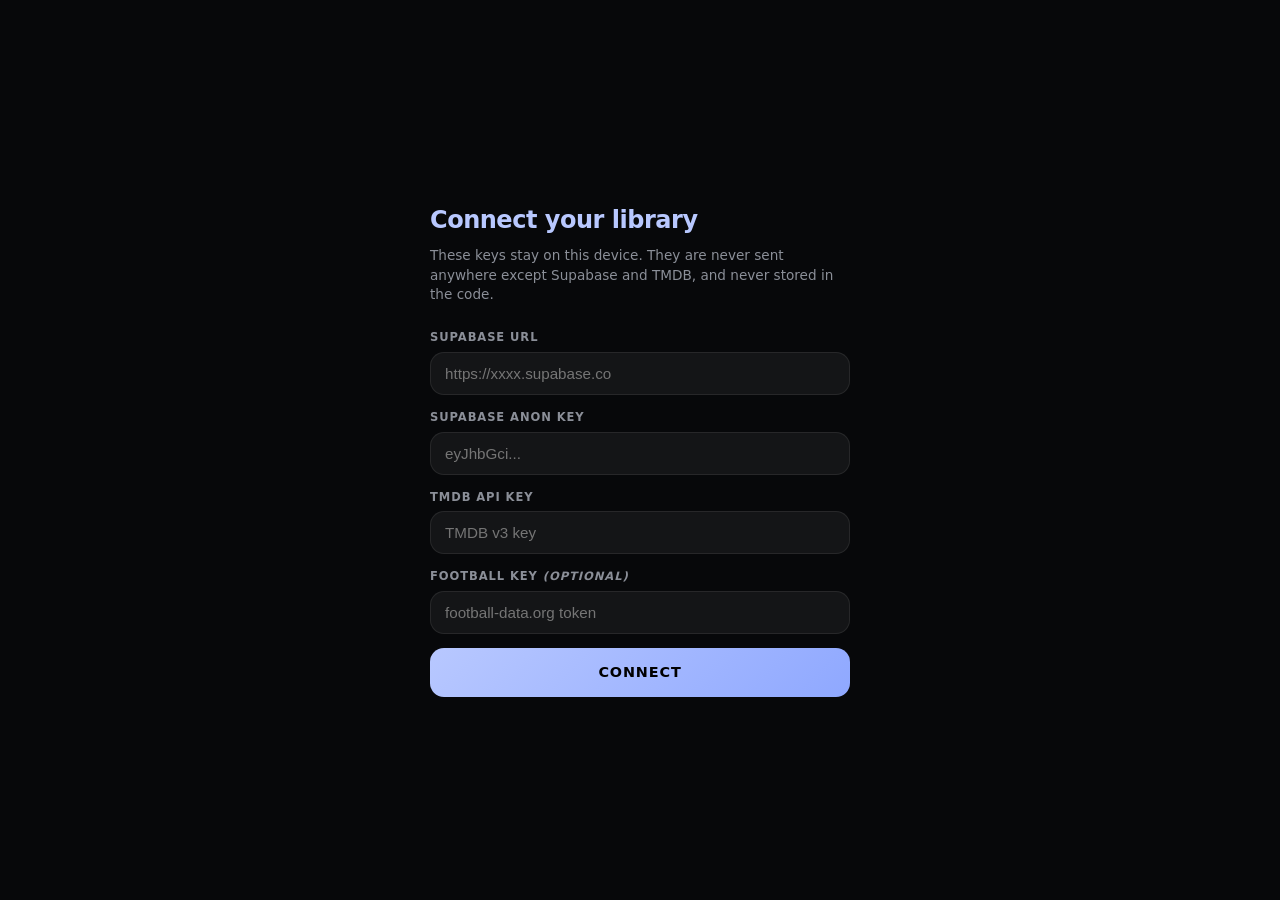
==== commit c24526b8: "Add files via upload" ====
--- a/index.html
+++ b/index.html
@@ -6,7 +6,10 @@
 <meta name="theme-color" content="#08090C">
 <title>My TV Time</title>
 <link rel="manifest" href="manifest.webmanifest">
-<link rel="stylesheet" href="styles.css?v=27">
+<link rel="preconnect" href="https://fonts.googleapis.com">
+  <link rel="preconnect" href="https://fonts.gstatic.com" crossorigin>
+  <link rel="stylesheet" href="https://fonts.googleapis.com/css2?family=Inter+Tight:wght@600;700;800;900&display=swap">
+  <link rel="stylesheet" href="styles.css?v=30">
 <link rel="apple-touch-icon" href="icon-192.png">
 <meta name="apple-mobile-web-app-capable" content="yes">
 <meta name="apple-mobile-web-app-status-bar-style" content="black-translucent">
@@ -41,11 +44,11 @@
   <div id="view" class="view"></div>
 
   <nav id="tabbar" role="tablist">
-    <button role="tab" data-view="next"    aria-selected="true">Next</button>
-    <button role="tab" data-view="soon"    aria-selected="false">Soon</button>
-    <button role="tab" data-view="search"  aria-selected="false">Search</button>
-    <button role="tab" data-view="library" aria-selected="false">Library</button>
-    <button role="tab" data-view="me"      aria-selected="false">Me</button>
+    <button role="tab" data-view="next" aria-selected="true"><svg viewBox="0 0 24 24"><path d="M7 4.5v15l12-7.5z"/></svg><span>Watching</span></button>
+    <button role="tab" data-view="soon" aria-selected="false"><svg viewBox="0 0 24 24"><rect x="3.5" y="5" width="17" height="15.5" rx="3"/><path d="M3.5 10h17M8 2.8v4M16 2.8v4"/></svg><span>Upcoming</span></button>
+    <button role="tab" data-view="search" aria-selected="false"><svg viewBox="0 0 24 24"><circle cx="10.5" cy="10.5" r="6.5"/><path d="m20 20-4.6-4.6"/></svg><span>Discover</span></button>
+    <button role="tab" data-view="library" aria-selected="false"><svg viewBox="0 0 24 24"><rect x="3.5" y="3.5" width="7" height="7" rx="2"/><rect x="13.5" y="3.5" width="7" height="7" rx="2"/><rect x="3.5" y="13.5" width="7" height="7" rx="2"/><rect x="13.5" y="13.5" width="7" height="7" rx="2"/></svg><span>Library</span></button>
+    <button role="tab" data-view="me" aria-selected="false"><svg viewBox="0 0 24 24"><circle cx="12" cy="8" r="4"/><path d="M4 20.5c1.5-4 4.5-6 8-6s6.5 2 8 6"/></svg><span>You</span></button>
   </nav>
 </main>
 
@@ -59,6 +62,19 @@
 <div id="toast" hidden></div>
 <pre id="fatal" hidden></pre>
 
+<script>
+// Belt and braces: remove any service worker still registered, even if the
+// browser never fetches the new sw.js. A bad worker used to survive a
+// reinstall and keep the app on its splash screen.
+if ('serviceWorker' in navigator) {
+  navigator.serviceWorker.getRegistrations()
+    .then(rs => rs.forEach(r => r.unregister()))
+    .catch(function () {});
+  if (window.caches) {
+    caches.keys().then(ks => ks.forEach(k => caches.delete(k))).catch(function () {});
+  }
+}
+</script>
 <script>
 // A blank page means a script never ran. Show the reason instead of nothing.
 window.addEventListener('error', function (e) {
@@ -75,7 +91,7 @@
   box.textContent = 'Error: ' + (e.reason && e.reason.message ? e.reason.message : e.reason);
 });
 </script>
-<script src="app.js?v=27"></script>
+<script src="app.js?v=30"></script>
 <script>
 // If app.js failed to load or parse, boot() never ran and both panels stay
 // hidden — a white page. Detect that and say so.
--- a/styles.css
+++ b/styles.css
@@ -11,8 +11,8 @@
   --line:      rgba(255,255,255,0.10);
   --ink:       #EDEDED;
   --ink-dim:   #9A9A9A;
-  --gold:      #FFC107;
-  --gold-lite: #FFD54F;
+  --gold:      var(--accent);
+  --gold-lite: var(--accent-2);
 
   --r-sm: 8px;
   --r-md: 12px;
@@ -160,7 +160,7 @@
 }
 .seg button[aria-pressed="true"] {
   background: linear-gradient(135deg, var(--gold-lite), var(--gold));
-  color: #000; border-color: transparent; box-shadow: 0 4px 12px rgba(255,193,7,0.25);
+  color: #000; border-color: transparent; box-shadow: 0 4px 12px rgba(var(--accent-rgb),0.25);
 }
 
 /* ---------- search ---------- */
@@ -195,8 +195,8 @@
 .log-main { min-width: 0; flex: 1; }
 .log-name { font-size: 0.88rem; font-weight: 700; white-space: nowrap; overflow: hidden; text-overflow: ellipsis; }
 .log-meta { font-size: 0.65rem; color: var(--ink-dim); margin-top: 2px; }
-.chip { display: inline-block; background: rgba(255,193,7,0.16); color: var(--gold-lite);
-        border: 1px solid rgba(255,193,7,0.28); border-radius: 6px;
+.chip { display: inline-block; background: rgba(var(--accent-rgb),0.16); color: var(--gold-lite);
+        border: 1px solid rgba(var(--accent-rgb),0.28); border-radius: 6px;
         padding: 2px 6px; font-size: 0.58rem; font-weight: 700; margin: 4px 4px 0 0; }
 .chip.plain { background: rgba(255,255,255,0.08); color: #DDD; border-color: var(--line); }
 
@@ -265,8 +265,8 @@
 
 /* Shown when watch_history hasn't been created yet. */
 .banner {
-  background: rgba(255,193,7,0.10);
-  border: 1px solid rgba(255,193,7,0.35);
+  background: rgba(var(--accent-rgb),0.10);
+  border: 1px solid rgba(var(--accent-rgb),0.35);
   border-radius: var(--r-md);
   padding: 12px 14px; margin-bottom: 14px;
   font-size: 0.78rem; color: #E8E2D0; line-height: 1.45;
@@ -289,7 +289,7 @@
 .line { font-size: .8rem; padding: 7px 0; border-bottom: 1px solid var(--line); }
 .flairs { display: flex; flex-wrap: wrap; gap: 6px; margin-bottom: 12px; }
 
-.callout { background: rgba(255,193,7,.08); border: 1px dashed rgba(255,193,7,.5);
+.callout { background: rgba(var(--accent-rgb),.08); border: 1px dashed rgba(var(--accent-rgb),.5);
            border-radius: var(--r-md); padding: 11px 13px; margin: 8px 0; font-size: .8rem; }
 .callout b { display: block; font-size: .58rem; color: var(--gold); text-transform: uppercase;
              letter-spacing: .1em; margin-bottom: 3px; }
@@ -341,11 +341,11 @@
 .recap-title.big { font-size: 1.9rem; }
 .recap-hero { background: linear-gradient(135deg, var(--gold-lite), var(--gold));
               border-radius: 16px; padding: 22px 18px; color: #000; text-align: center;
-              margin-bottom: 14px; box-shadow: 0 8px 24px rgba(255,193,7,.28); }
+              margin-bottom: 14px; box-shadow: 0 8px 24px rgba(var(--accent-rgb),.28); }
 .rh-big { font-size: 2.6rem; font-weight: 900; line-height: 1; }
 .rh-cap { font-size: .7rem; font-weight: 800; text-transform: uppercase; letter-spacing: .12em; margin-top: 6px; }
 .rh-sub { font-size: .72rem; font-weight: 600; opacity: .75; margin-top: 5px; }
-.tier { background: rgba(255,193,7,.08); border: 1px dashed rgba(255,193,7,.55);
+.tier { background: rgba(var(--accent-rgb),.08); border: 1px dashed rgba(var(--accent-rgb),.55);
         border-radius: 14px; padding: 16px; text-align: center; margin-bottom: 12px; }
 .tier b { display: block; font-size: 1.05rem; color: var(--gold-lite); }
 .tier span { display: block; font-size: .72rem; color: #ddd; margin-top: 5px; }
@@ -468,7 +468,7 @@
 
 /* Segmented controls: tighter, with a clearer selected state. */
 .seg button { padding: 10px 4px; border-radius: 11px; font-size: .63rem; }
-.seg button[aria-pressed="true"] { box-shadow: 0 3px 12px rgba(255,193,7,.3); }
+.seg button[aria-pressed="true"] { box-shadow: 0 3px 12px rgba(var(--accent-rgb),.3); }
 .seg + .seg { margin-top: -2px; }
 
 /* Buttons feel physical. */
@@ -532,8 +532,8 @@
 
 /* Stats: hero number up top, then supporting tiles. */
 .big-stat {
-  background: linear-gradient(150deg, rgba(255,193,7,.16), rgba(255,193,7,.04) 60%, transparent);
-  border: 1px solid rgba(255,193,7,.22); border-radius: 18px;
+  background: linear-gradient(150deg, rgba(var(--accent-rgb),.16), rgba(var(--accent-rgb),.04) 60%, transparent);
+  border: 1px solid rgba(var(--accent-rgb),.22); border-radius: 18px;
   padding: 20px 18px; margin-bottom: 12px; text-align: center;
 }
 .big-stat b { display: block; font-size: 2.5rem; font-weight: 900; line-height: 1;
@@ -561,11 +561,11 @@
   background: var(--bg-raise); border: 1px solid var(--line);
   border-radius: 14px; padding: 14px; margin-bottom: 9px;
 }
-.recap-row.new { border-color: rgba(255,193,7,.45);
-  background: linear-gradient(120deg, rgba(255,193,7,.12), var(--bg-raise) 60%); }
+.recap-row.new { border-color: rgba(var(--accent-rgb),.45);
+  background: linear-gradient(120deg, rgba(var(--accent-rgb),.12), var(--bg-raise) 60%); }
 .recap-row .ic { width: 38px; height: 38px; border-radius: 11px; flex: none;
   display: grid; place-items: center; font-size: 1.05rem;
-  background: rgba(255,193,7,.14); border: 1px solid rgba(255,193,7,.25); }
+  background: rgba(var(--accent-rgb),.14); border: 1px solid rgba(var(--accent-rgb),.25); }
 .recap-row .tx { flex: 1; min-width: 0; }
 .recap-row .tx b { display: block; font-size: .88rem; }
 .recap-row .tx i { display: block; font-style: normal; font-size: .66rem;
@@ -619,7 +619,7 @@
    edge-to-edge behind, and a translucent panel over it — not a faded image. */
 .log {
   position: relative; overflow: hidden;
-  border-left: 2px solid rgba(255,193,7,.34);
+  border-left: 2px solid rgba(var(--accent-rgb),.34);
   background: rgba(15,17,22,.6);
   padding: 12px;
 }
@@ -671,15 +671,15 @@
   border-radius: 16px; padding: 16px 8px;
   box-shadow: inset 0 1px 0 rgba(255,255,255,.05);
 }
-.stat b { color: var(--gold-lite); text-shadow: 0 0 18px rgba(255,193,7,.22); }
+.stat b { color: var(--gold-lite); text-shadow: 0 0 18px rgba(var(--accent-rgb),.22); }
 .stat span { font-size: .55rem; letter-spacing: .09em; }
 
 .flairs { gap: 7px; margin: 4px 0 14px; }
 .flairs .chip {
-  background: linear-gradient(135deg, rgba(255,213,79,.20), rgba(255,193,7,.08));
-  border: 1px solid rgba(255,193,7,.34); color: var(--gold-lite);
+  background: linear-gradient(135deg, rgba(255,213,79,.20), rgba(var(--accent-rgb),.08));
+  border: 1px solid rgba(var(--accent-rgb),.34); color: var(--gold-lite);
   padding: 7px 13px; border-radius: 999px; font-size: .68rem; font-weight: 700;
-  box-shadow: 0 2px 10px rgba(255,193,7,.14);
+  box-shadow: 0 2px 10px rgba(var(--accent-rgb),.14);
 }
 
 
@@ -715,7 +715,7 @@
   grid-template-columns: repeat(4, 1fr); grid-auto-rows: 1fr; opacity: .55; }
 .collage img { width: 100%; height: 100%; object-fit: cover; display: block; }
 .recap-veil { position: absolute; inset: 0;
-  background: radial-gradient(circle at 50% 18%, rgba(255,193,7,.20), transparent 62%),
+  background: radial-gradient(circle at 50% 18%, rgba(var(--accent-rgb),.20), transparent 62%),
               linear-gradient(to top, var(--bg-raise) 12%, rgba(15,17,22,.86) 55%, rgba(15,17,22,.6)); }
 .recap-head { position: absolute; inset: auto 0 0 0; padding: 0 20px 20px; text-align: center; }
 .recap-eyebrow { font-size: .58rem; font-weight: 900; letter-spacing: .22em;
@@ -723,7 +723,7 @@
 .recap-title { font-size: 1.15rem; font-weight: 800; margin: 3px 0 6px; }
 .recap-title.big { font-size: 1.6rem; }
 .recap-big { font-size: 3.4rem; font-weight: 900; line-height: 1; letter-spacing: -.04em;
-  color: var(--gold-lite); text-shadow: 0 6px 26px rgba(255,193,7,.35); }
+  color: var(--gold-lite); text-shadow: 0 6px 26px rgba(var(--accent-rgb),.35); }
 .recap-sub { font-size: .72rem; color: #cfcfcf; margin-top: 6px; }
 
 .slide { margin-bottom: 16px; }
@@ -784,10 +784,10 @@
   grid-auto-columns: 11px; gap: 3px; }
 .yc { width: 11px; height: 11px; border-radius: 2px; background: rgba(255,255,255,.05); }
 .yc.pad { background: none; }
-.yc.l1 { background: rgba(255,193,7,.28); }
-.yc.l2 { background: rgba(255,193,7,.5); }
-.yc.l3 { background: rgba(255,193,7,.75); }
-.yc.l4 { background: #FFC107; box-shadow: 0 0 6px rgba(255,193,7,.55); }
+.yc.l1 { background: rgba(var(--accent-rgb),.28); }
+.yc.l2 { background: rgba(var(--accent-rgb),.5); }
+.yc.l3 { background: rgba(var(--accent-rgb),.75); }
+.yc.l4 { background: var(--accent); box-shadow: 0 0 6px rgba(var(--accent-rgb),.55); }
 .ygrid-months { display: grid; grid-auto-columns: 11px; grid-auto-flow: column; gap: 3px;
   font-size: .5rem; color: var(--ink-dim); margin-bottom: 4px; height: 12px; }
 
@@ -805,7 +805,7 @@
   display: flex; align-items: center; justify-content: center; overflow: hidden;
   transition: height .18s ease; pointer-events: none; }
 .ptr span { width: 20px; height: 20px; border-radius: 50%;
-  border: 2px solid rgba(255,193,7,.28); border-top-color: var(--gold); }
+  border: 2px solid rgba(var(--accent-rgb),.28); border-top-color: var(--gold); }
 .ptr.busy { height: 52px !important; }
 .ptr.busy span { animation: spin .7s linear infinite; }
 @keyframes spin { to { transform: rotate(360deg); } }
@@ -859,7 +859,7 @@
   display: flex; align-items: flex-end; }
 .sl-hero .collage { position: absolute; inset: 0; opacity: .5; }
 .sl-veil { position: absolute; inset: 0;
-  background: radial-gradient(circle at 50% 22%, rgba(255,193,7,.22), transparent 60%),
+  background: radial-gradient(circle at 50% 22%, rgba(var(--accent-rgb),.22), transparent 60%),
               linear-gradient(to top, #0A0B0F 10%, rgba(10,11,15,.7) 55%, rgba(10,11,15,.35)); }
 .sl-hero .sl-mid { position: relative; padding: 24px; text-align: left; }
 
@@ -868,7 +868,7 @@
   color: var(--gold); margin-bottom: 8px; }
 .sl-title { font-size: 1.15rem; font-weight: 800; margin-bottom: 10px; }
 .sl-big { font-size: 3.2rem; font-weight: 900; line-height: .95; letter-spacing: -.05em;
-  color: var(--gold-lite); text-shadow: 0 10px 40px rgba(255,193,7,.3); }
+  color: var(--gold-lite); text-shadow: 0 10px 40px rgba(var(--accent-rgb),.3); }
 .sl-sub { font-size: .85rem; color: #cfcfcf; margin-top: 10px; line-height: 1.4; }
 .sl-h2 { font-size: 1.25rem; font-weight: 800; letter-spacing: -.02em; margin-bottom: 16px; }
 .sl-mid .split { margin-top: 26px; }
@@ -883,9 +883,9 @@
 .poster { -webkit-touch-callout: none !important; }
 
 .ep-again { width: 100%; margin-top: 5px; padding: 3px 6px; border-radius: 8px;
-  background: rgba(255,193,7,.10); border: 1px solid rgba(255,193,7,.3);
+  background: rgba(var(--accent-rgb),.10); border: 1px solid rgba(var(--accent-rgb),.3);
   color: var(--gold-lite); font-size: .58rem; font-weight: 700; }
-.ep-again:active { background: rgba(255,193,7,.2); }
+.ep-again:active { background: rgba(var(--accent-rgb),.2); }
 
 
 /* Full-screen recap: nothing may sit on top of it. */
@@ -902,10 +902,232 @@
   display: grid; place-items: center; font-size: .62rem; font-weight: 800; }
 .hc.good > span:first-child { background: rgba(139,195,74,.18); color: #8BC34A; }
 .hc.bad  > span:first-child { background: rgba(255,138,128,.18); color: #ff8a80; }
-.hc.warn > span:first-child { background: rgba(255,193,7,.18); color: var(--gold); }
+.hc.warn > span:first-child { background: rgba(var(--accent-rgb),.18); color: var(--gold); }
 .hc b { display: block; font-size: .78rem; }
 .hc i { display: block; font-style: normal; font-size: .65rem; color: var(--ink-dim);
   margin-top: 2px; line-height: 1.4; word-break: break-word; }
 
-.act-restart { margin-top: 8px; background: rgba(255,193,7,.10) !important;
-  border-color: rgba(255,193,7,.32) !important; color: var(--gold-lite) !important; }
+.act-restart { margin-top: 8px; background: rgba(var(--accent-rgb),.10) !important;
+  border-color: rgba(var(--accent-rgb),.32) !important; color: var(--gold-lite) !important; }
+
+
+/* ====================================================================
+   DESIGN SYSTEM v2
+   Gold is retired. Chrome is neutral; colour comes from the content.
+   --accent is a calm default, and each show sheet overrides it with a
+   colour sampled from that show's poster.
+   ==================================================================== */
+:root {
+  --bg:        #07080A;
+  --bg-raise:  #111318;
+  --bg-chip:   rgba(255,255,255,0.055);
+  --bg-card:   #15181E;
+  --line:      rgba(255,255,255,0.08);
+  --ink:       #F3F4F6;
+  --ink-dim:   #8B8F98;
+  --ink-faint: #5C606A;
+
+  --accent:     #8FA8FF;
+  --accent-rgb: 143,168,255;
+  --accent-2:   #B8C8FF;
+
+  /* legacy names, kept so older rules follow the new accent */
+  --gold:      var(--accent);
+  --gold-lite: var(--accent-2);
+
+  --font-display: 'Inter Tight', ui-sans-serif, system-ui, -apple-system, 'Segoe UI', Roboto, sans-serif;
+  --r-sm: 10px; --r-md: 14px; --r-lg: 22px;
+  --ease: cubic-bezier(.2,.9,.25,1);
+}
+
+body { background: var(--bg); color: var(--ink); -webkit-font-smoothing: antialiased; }
+
+/* Display type: titles and big numbers only. Body stays system. */
+.hero-name, .sheet-title, .big-stat b, .recap-big, .sl-big, .sl-title, .sl-h2,
+.recap-title, .cw-title, .ins-big, .stat b, .split b, .mh-score {
+  font-family: var(--font-display);
+  letter-spacing: -0.025em;
+}
+
+/* Primary action: white on dark (Apple TV), not a brand colour. The class is
+   still called .gold for historical reasons. */
+.btn.gold {
+  background: #F3F4F6 !important; color: #08090B !important;
+  border-color: transparent !important; font-weight: 700;
+  box-shadow: 0 6px 18px rgba(0,0,0,.35);
+}
+.btn { background: var(--bg-chip); border: 1px solid var(--line); color: var(--ink);
+  border-radius: 12px; transition: transform .14s var(--ease), background .2s; }
+.btn:active { transform: scale(.97); }
+
+.chip { background: rgba(255,255,255,.07); border: 1px solid var(--line);
+  color: var(--ink); border-radius: 999px; }
+.chip.plain { color: var(--ink-dim); }
+
+.section-head { color: var(--ink-dim); letter-spacing: .14em; font-weight: 800;
+  font-size: .62rem; text-transform: uppercase; }
+
+/* Segmented control: quiet track, selected pill lifts out of it. */
+.seg { background: rgba(255,255,255,.04); border: 1px solid var(--line);
+  border-radius: 14px; padding: 3px; gap: 3px !important; }
+.seg button { background: transparent !important; border: none !important;
+  color: var(--ink-dim) !important; border-radius: 11px !important;
+  box-shadow: none !important; font-weight: 700; transition: background .2s, color .2s; }
+.seg button[aria-pressed="true"] { background: rgba(255,255,255,.12) !important;
+  color: var(--ink) !important; }
+
+.panel, .facts, .ring-wrap { background: var(--bg-card); border: 1px solid var(--line);
+  border-radius: 18px; }
+
+/* Tab bar: icon over label, the active tab gets a soft pill. */
+#tabbar {
+  background: rgba(10,11,14,.82) !important;
+  backdrop-filter: saturate(160%) blur(22px); -webkit-backdrop-filter: saturate(160%) blur(22px);
+  border-top: 1px solid var(--line) !important;
+  display: grid !important; grid-template-columns: repeat(5, 1fr);
+  padding: 6px 6px calc(6px + var(--safe-b)) !important; height: auto !important;
+}
+#tabbar button {
+  display: flex !important; flex-direction: column; align-items: center; justify-content: center;
+  gap: 3px; padding: 6px 0 4px !important; background: none !important; border: none !important;
+  color: var(--ink-faint) !important; font-size: .58rem !important; font-weight: 700 !important;
+  letter-spacing: .02em; position: relative; transition: color .2s;
+}
+#tabbar button svg { width: 22px; height: 22px; fill: none; stroke: currentColor;
+  stroke-width: 1.8; stroke-linecap: round; stroke-linejoin: round; transition: transform .25s var(--ease); }
+#tabbar button[data-view="next"] svg { fill: currentColor; stroke: none; }
+#tabbar button[aria-selected="true"] { color: var(--ink) !important; }
+#tabbar button[aria-selected="true"] svg { transform: translateY(-1px) scale(1.06); }
+#tabbar button[aria-selected="true"]::before {
+  content: ""; position: absolute; top: 2px; width: 44px; height: 30px; border-radius: 999px;
+  background: rgba(255,255,255,.09); z-index: -1;
+}
+#tabbar button[aria-selected="true"]::after { display: none !important; }
+
+/* ---------- motion ---------- */
+#sheet:not([hidden]) { animation: sheetUp .36s var(--ease); }
+#sheet-backdrop:not([hidden]) { animation: fadeIn .25s ease; background: rgba(0,0,0,.62);
+  backdrop-filter: blur(3px); -webkit-backdrop-filter: blur(3px); }
+@keyframes sheetUp { from { transform: translateY(40px); opacity: .4; } to { transform: none; opacity: 1; } }
+@keyframes fadeIn  { from { opacity: 0; } to { opacity: 1; } }
+
+/* The open sheet carries its show's colour as a soft wash at the top. */
+#sheet { background: linear-gradient(180deg, var(--tint, transparent) 0, transparent 420px), var(--bg-raise) !important;
+  transition: background .5s ease; }
+#sheet .sheet-title { color: var(--ink); }
+#sheet .chip:first-of-type { border-color: rgba(var(--accent-rgb), .45); color: var(--accent-2); }
+
+/* Tab changes: a short cross-fade with a hint of lift. */
+::view-transition-old(root) { animation: vtOut .18s ease both; }
+::view-transition-new(root) { animation: vtIn .26s var(--ease) both; }
+@keyframes vtOut { to { opacity: 0; transform: scale(.985); } }
+@keyframes vtIn  { from { opacity: 0; transform: translateY(8px); } }
+
+@media (prefers-reduced-motion: reduce) {
+  #sheet:not([hidden]), #sheet-backdrop:not([hidden]) { animation: none; }
+  ::view-transition-old(root), ::view-transition-new(root) { animation: none; }
+}
+
+/* ====================================================================
+   CONTINUE WATCHING
+   ==================================================================== */
+.cw-hint { font-size: .62rem; color: var(--ink-faint); text-align: center;
+  letter-spacing: .06em; margin: 2px 0 10px; }
+.cw-list { display: flex; flex-direction: column; gap: 12px; }
+
+.cw { position: relative; border-radius: 18px; overflow: hidden; }
+.cw-under {
+  position: absolute; inset: 0; display: flex; align-items: center; gap: 10px;
+  padding-left: 22px; border-radius: 18px;
+  background: linear-gradient(90deg, rgba(76,175,80,.55), rgba(76,175,80,.12));
+  color: #E8F5E9; font-weight: 800; letter-spacing: .02em;
+}
+.cw-under span { width: 30px; height: 30px; border-radius: 50%; display: grid; place-items: center;
+  background: rgba(255,255,255,.18); font-size: .95rem; transition: transform .2s var(--ease); }
+.cw.armed .cw-under span { transform: scale(1.25); background: #4CAF50; }
+
+.cw-card {
+  position: relative; display: block; aspect-ratio: 16 / 9; width: 100%;
+  border-radius: 18px; overflow: hidden; background: var(--bg-card);
+  touch-action: pan-y;               /* vertical scroll is the browser's, sideways is ours */
+  -webkit-touch-callout: none; user-select: none; cursor: pointer;
+  box-shadow: 0 10px 28px rgba(0,0,0,.45);
+}
+.cw-card > * { pointer-events: none; }
+.cw-art { position: absolute; inset: 0; width: 100%; height: 100%; object-fit: cover; }
+/* Only a poster available: blur it into a backdrop rather than crop a 2:3 image. */
+.cw-art.cw-poster { filter: blur(18px) brightness(.7) saturate(1.2); transform: scale(1.3); }
+.cw-shade { position: absolute; inset: 0;
+  background: linear-gradient(to top, rgba(5,6,8,.94) 6%, rgba(5,6,8,.5) 46%, rgba(5,6,8,.04) 80%); }
+
+.cw-text { position: absolute; left: 0; right: 0; bottom: 0; padding: 14px 16px 16px;
+  display: flex; flex-direction: column; gap: 2px; }
+.cw-code { font-size: .64rem; font-weight: 800; letter-spacing: .1em; text-transform: uppercase;
+  color: rgba(255,255,255,.72); display: flex; gap: 8px; align-items: center; }
+.cw-code i { font-style: normal; font-weight: 600; letter-spacing: .02em; text-transform: none;
+  color: rgba(255,255,255,.5); }
+.cw-title { font-size: 1.3rem; font-weight: 800; line-height: 1.1; color: #fff;
+  text-shadow: 0 2px 12px rgba(0,0,0,.5); }
+.cw-ep { font-size: .78rem; color: rgba(255,255,255,.78); white-space: nowrap;
+  overflow: hidden; text-overflow: ellipsis; }
+.cw-prog { position: absolute; left: 0; right: 0; bottom: 0; height: 3px; background: rgba(255,255,255,.14); }
+.cw-prog span { display: block; height: 100%; background: #fff; border-radius: 0 3px 3px 0; }
+
+/* ---------- toast with an action ---------- */
+#toast { display: flex; align-items: center; gap: 14px; justify-content: space-between;
+  background: rgba(28,31,38,.96) !important; color: var(--ink) !important;
+  border: 1px solid var(--line); border-radius: 14px !important;
+  backdrop-filter: blur(16px); box-shadow: 0 12px 30px rgba(0,0,0,.5); }
+.toast-act { background: none; border: none; color: var(--accent-2); font-weight: 800;
+  font-size: .78rem; letter-spacing: .04em; text-transform: uppercase; padding: 4px 2px; }
+
+/* ---------- confetti ---------- */
+.confetti { position: fixed; inset: 0; pointer-events: none; z-index: 120; overflow: hidden; }
+.confetti i { position: absolute; bottom: 30%; width: 8px; height: 13px; border-radius: 2px;
+  animation: burst 1.4s cubic-bezier(.15,.7,.3,1) forwards; }
+@keyframes burst {
+  0%   { transform: translate(0,0) rotate(0); opacity: 1; }
+  70%  { opacity: 1; }
+  100% { transform: translate(var(--dx), calc(var(--dy) + 520px)) rotate(var(--r)); opacity: 0; }
+}
+
+/* ---------- animated tick on episode rows ---------- */
+.ep-check.on span { animation: tick .32s var(--ease); background: var(--accent) !important;
+  border-color: var(--accent) !important; color: #08090B !important; }
+@keyframes tick { 0% { transform: scale(.6); } 60% { transform: scale(1.18); } 100% { transform: scale(1); } }
+
+/* ====================================================================
+   INSIGHTS
+   ==================================================================== */
+.ins-sec { margin-bottom: 22px; }
+.ins-h { font-family: var(--font-display); font-size: 1.15rem; font-weight: 800;
+  letter-spacing: -.02em; color: var(--ink); margin: 6px 2px 10px; }
+
+.recap-banner {
+  display: flex; align-items: center; gap: 13px; width: 100%; text-align: left;
+  padding: 15px 15px; margin: 4px 0 18px; border-radius: 18px; border: 1px solid rgba(var(--accent-rgb), .35);
+  background: radial-gradient(120% 140% at 0% 0%, rgba(var(--accent-rgb), .30), transparent 60%), var(--bg-card);
+  box-shadow: 0 10px 30px rgba(0,0,0,.35);
+}
+.rb-ic { font-size: 1.6rem; }
+.rb-tx { flex: 1; min-width: 0; }
+.rb-tx b { display: block; font-family: var(--font-display); font-size: 1.02rem; font-weight: 800; }
+.rb-tx i { display: block; font-style: normal; font-size: .7rem; color: var(--ink-dim); margin-top: 2px; }
+.rb-go { background: #F3F4F6; color: #08090B; font-weight: 800; font-size: .7rem;
+  padding: 7px 13px; border-radius: 999px; }
+
+.back-link { background: none; border: none; color: var(--accent-2); font-weight: 700;
+  font-size: .8rem; padding: 4px 0 12px; }
+
+/* Headline number reads as a hero, not a box. */
+.big-stat { background: radial-gradient(130% 120% at 50% 0%, rgba(var(--accent-rgb), .22), transparent 65%), var(--bg-card) !important;
+  border: 1px solid var(--line) !important; border-radius: 22px !important; padding: 26px 18px !important; }
+.big-stat b { font-size: 3.2rem !important; font-weight: 900 !important; color: var(--ink) !important;
+  text-shadow: none !important; }
+.big-stat span { color: var(--ink-dim) !important; }
+
+.stat { background: var(--bg-card) !important; border: 1px solid var(--line) !important; }
+.stat b { color: var(--ink) !important; text-shadow: none !important; }
+
+/* Year grid uses the accent ramp. */
+.yc.l4 { box-shadow: 0 0 6px rgba(var(--accent-rgb), .55); }
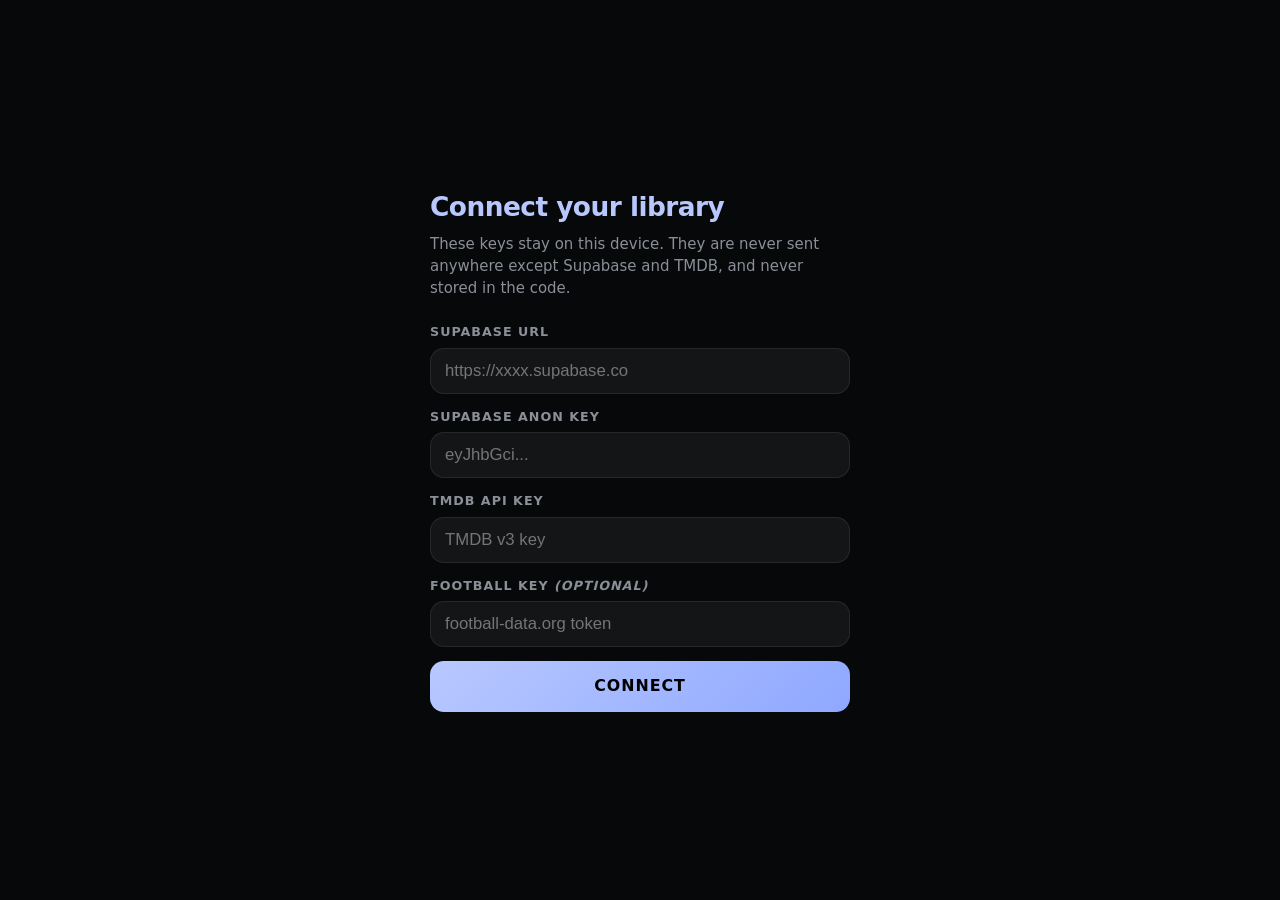
==== commit 8f65b3ae: "Add files via upload" ====
--- a/index.html
+++ b/index.html
@@ -9,7 +9,7 @@
 <link rel="preconnect" href="https://fonts.googleapis.com">
   <link rel="preconnect" href="https://fonts.gstatic.com" crossorigin>
   <link rel="stylesheet" href="https://fonts.googleapis.com/css2?family=Inter+Tight:wght@600;700;800;900&display=swap">
-  <link rel="stylesheet" href="styles.css?v=30">
+  <style>html,body{background:#07080A;color:#F3F4F6;margin:0}</style>
 <link rel="apple-touch-icon" href="icon-192.png">
 <meta name="apple-mobile-web-app-capable" content="yes">
 <meta name="apple-mobile-web-app-status-bar-style" content="black-translucent">
@@ -77,21 +77,91 @@
 </script>
 <script>
 // A blank page means a script never ran. Show the reason instead of nothing.
-window.addEventListener('error', function (e) {
+/* The red box exists to explain a BLANK screen — the app failing to start.
+   Once the app is running, a stray rejection (a skipped animation, an aborted
+   request) is not a crash, and the app reports real problems itself, such as
+   a failed save. So after boot these go to the console, not over your screen.
+   The box can also be tapped away. */
+function showFatal(text) {
   var box = document.getElementById('fatal');
   if (!box) return;
   box.hidden = false;
-  box.textContent = 'Load error: ' + (e.message || e.type) +
-    (e.filename ? '  [' + e.filename.split('/').pop() + ':' + e.lineno + ']' : '');
+  box.textContent = text + '  (tap to dismiss)';
+  box.onclick = function () { box.hidden = true; };
+}
+function benign(err) {
+  var name = err && err.name, msg = String((err && err.message) || err || '');
+  return name === 'AbortError' || name === 'InvalidStateError'
+      || /transition|viewport|aborted/i.test(msg);
+}
+window.addEventListener('error', function (e) {
+  if (window.__mytvBooted) { console.warn('[mytv]', e.message); return; }
+  showFatal('Load error: ' + (e.message || e.type) +
+    (e.filename ? '  [' + e.filename.split('/').pop() + ':' + e.lineno + ']' : ''));
 });
 window.addEventListener('unhandledrejection', function (e) {
-  var box = document.getElementById('fatal');
-  if (!box) return;
-  box.hidden = false;
-  box.textContent = 'Error: ' + (e.reason && e.reason.message ? e.reason.message : e.reason);
+  var r = e.reason;
+  if (benign(r)) { e.preventDefault && e.preventDefault(); return; }
+  if (window.__mytvBooted) { console.warn('[mytv]', r); return; }
+  showFatal('Error: ' + (r && r.message ? r.message : r));
 });
 </script>
-<script src="app.js?v=30"></script>
+<script>
+/* ===================================================================
+   VERSION LOADER
+
+   This page used to name its files directly — styles.css?v=31, app.js?v=31.
+   That made index.html the thing deciding which build you saw, so any stale
+   copy of it (GitHub's CDN, Chrome's cache, the old service worker) quietly
+   brought the old design back on the next launch.
+
+   Now the page asks the server which version is current, every launch, with
+   caching disabled, then loads that version's files. A stale index.html can
+   no longer pin you to an old build. Offline, it uses the last version it saw.
+   =================================================================== */
+(function () {
+  var KEY = 'mytv.ver';
+  var known = '';
+  try { known = localStorage.getItem(KEY) || ''; } catch (e) {}
+
+  function load(v) {
+    window.__mytvVersion = v;
+    var css = document.createElement('link');
+    css.rel = 'stylesheet';
+    css.href = 'styles.css?v=' + encodeURIComponent(v);
+    // Start the script only once the styles are in, so nothing paints unstyled.
+    var started = false;
+    function startApp() {
+      if (started) return; started = true;
+      var js = document.createElement('script');
+      js.src = 'app.js?v=' + encodeURIComponent(v);
+      js.onerror = function () {
+        var box = document.getElementById('fatal');
+        if (box) { box.hidden = false; box.textContent = 'Could not load app.js (version ' + v + ').'; }
+      };
+      document.body.appendChild(js);
+    }
+    css.onload = startApp;
+    css.onerror = startApp;           // a styling failure must never stop the app
+    setTimeout(startApp, 2500);       // and nor may a stylesheet that never answers
+    document.head.appendChild(css);
+  }
+
+  // The timestamp makes this a URL no cache has ever seen; no-store stops the
+  // browser keeping it. Between them the answer is always the live one.
+  var ctrl = ('AbortController' in window) ? new AbortController() : null;
+  var timer = setTimeout(function () { if (ctrl) ctrl.abort(); }, 4000);
+  fetch('version.json?t=' + Date.now(), { cache: 'no-store', signal: ctrl ? ctrl.signal : undefined })
+    .then(function (r) { return r.ok ? r.json() : null; })
+    .then(function (j) {
+      clearTimeout(timer);
+      var v = (j && j.v) ? String(j.v) : (known || 'fallback');
+      try { localStorage.setItem(KEY, v); } catch (e) {}
+      load(v);
+    })
+    .catch(function () { clearTimeout(timer); load(known || 'fallback'); });
+})();
+</script>
 <script>
 // If app.js failed to load or parse, boot() never ran and both panels stay
 // hidden — a white page. Detect that and say so.
@@ -101,11 +171,11 @@
     var box = document.getElementById('fatal');
     if (box) {
       box.hidden = false;
-      box.textContent = 'app.js did not run. It is probably cached or missing — ' +
-        'pull down to refresh, or clear this site\'s data and reopen.';
+      box.textContent = 'The app did not start. Check your connection and reopen — ' +
+        'if it persists, clear this site\'s data.';
     }
   }
-}, 1500);
+}, 7000);   // allow for the version lookup on a slow connection
 </script>
 </body>
 </html>
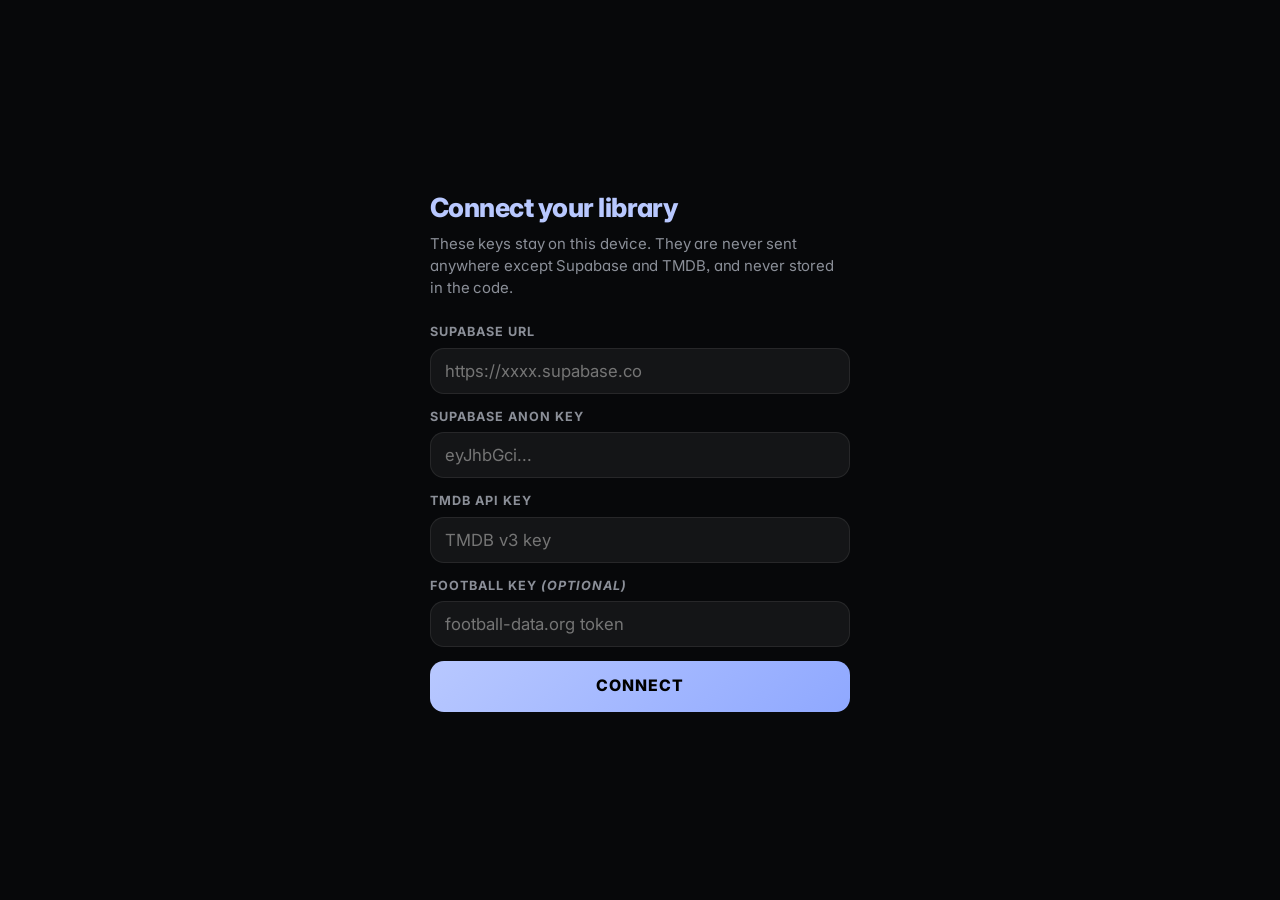
==== commit 6d532404: "Add files via upload" ====
--- a/index.html
+++ b/index.html
@@ -8,7 +8,7 @@
 <link rel="manifest" href="manifest.webmanifest">
 <link rel="preconnect" href="https://fonts.googleapis.com">
   <link rel="preconnect" href="https://fonts.gstatic.com" crossorigin>
-  <link rel="stylesheet" href="https://fonts.googleapis.com/css2?family=Inter+Tight:wght@600;700;800;900&display=swap">
+  <link rel="stylesheet" href="https://fonts.googleapis.com/css2?family=Bricolage+Grotesque:opsz,wght@12..96,500..800&family=Inter:wght@400..800&family=Instrument+Serif:ital@0;1&display=swap">
   <style>html,body{background:#07080A;color:#F3F4F6;margin:0}</style>
 <link rel="apple-touch-icon" href="icon-192.png">
 <meta name="apple-mobile-web-app-capable" content="yes">
